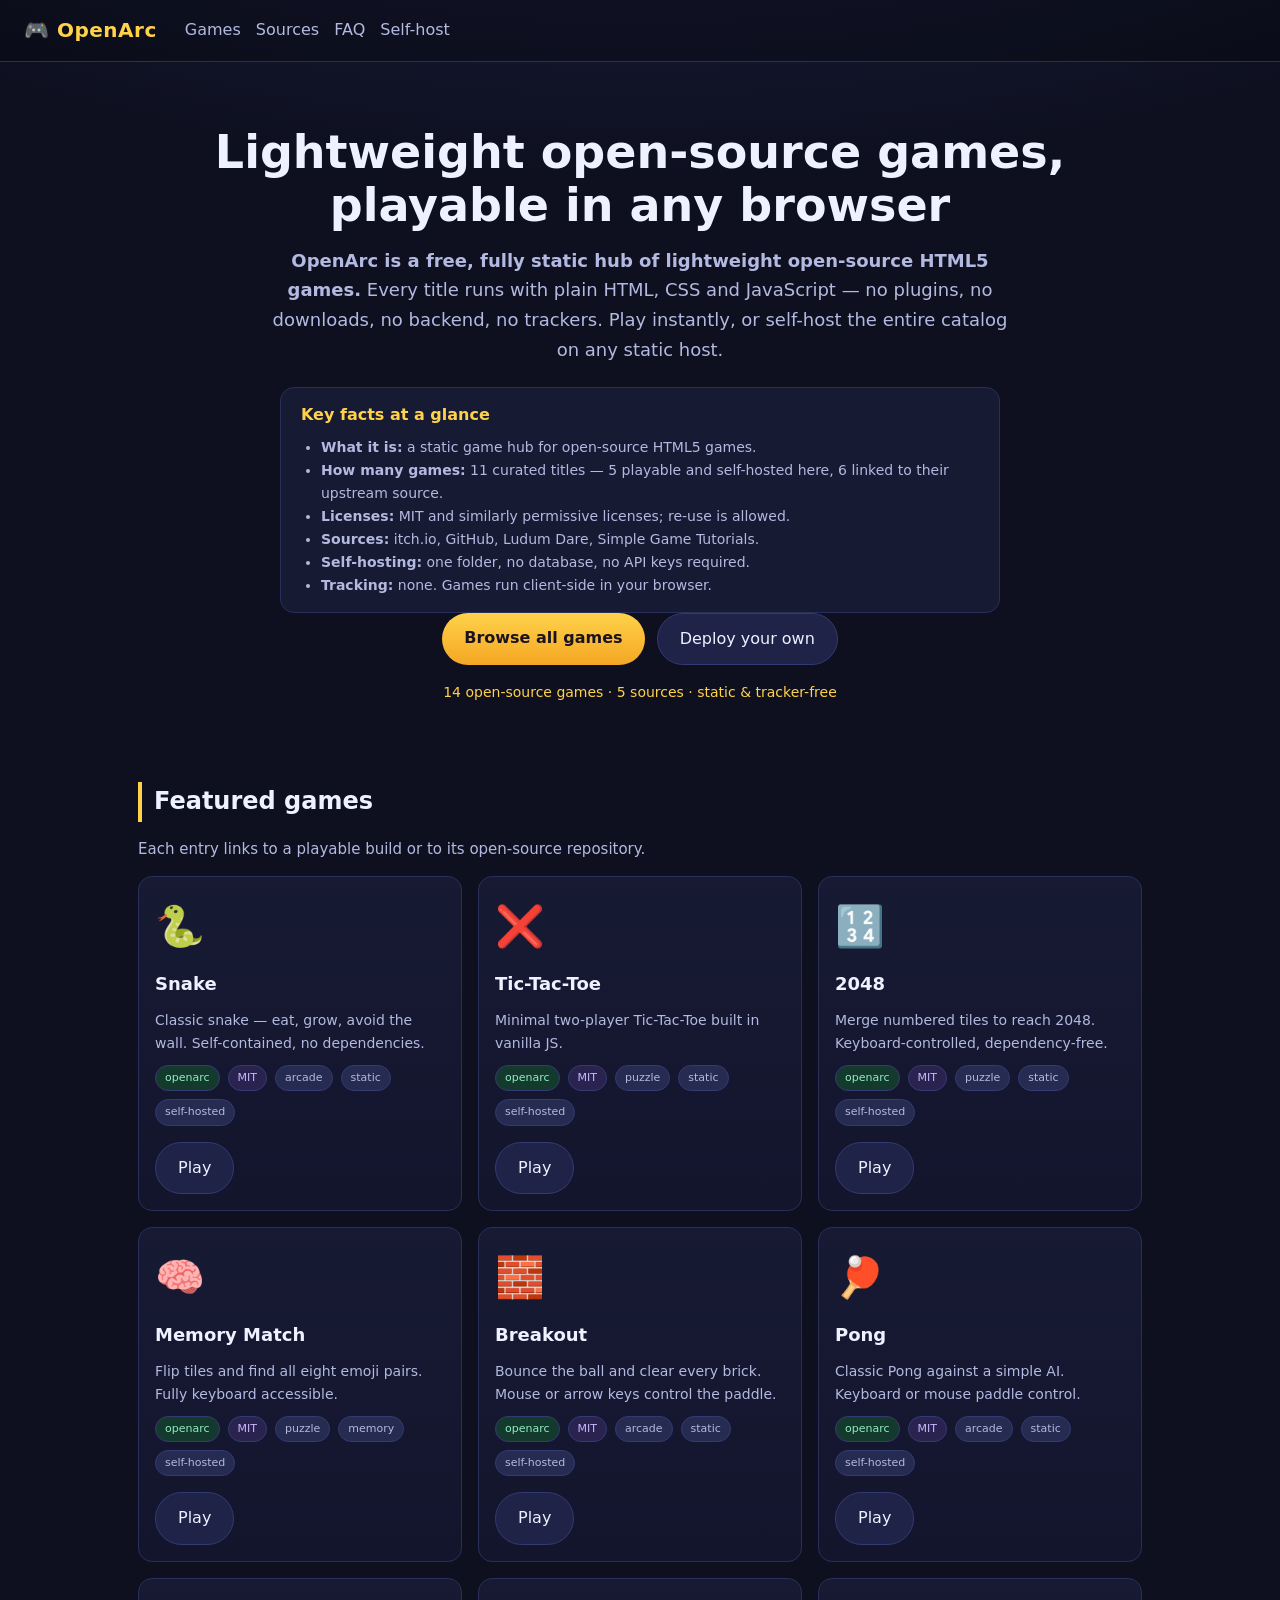
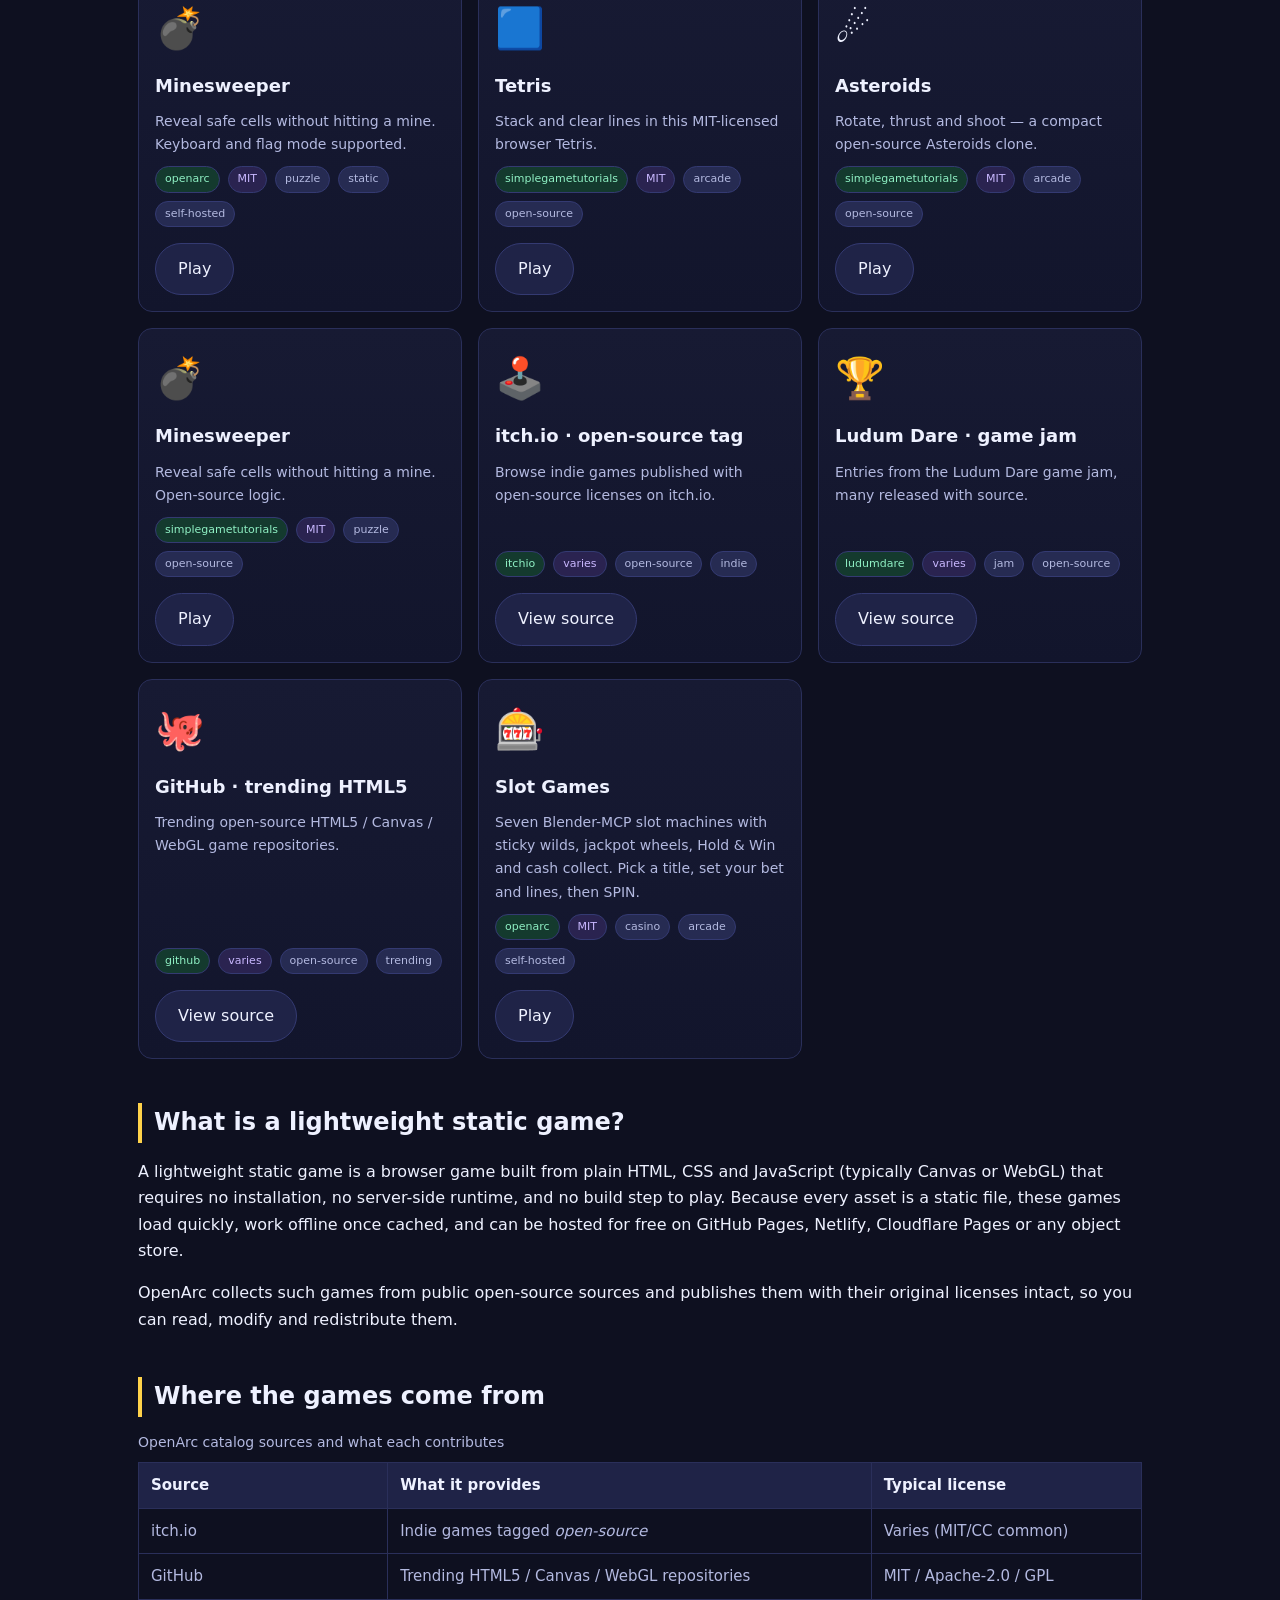
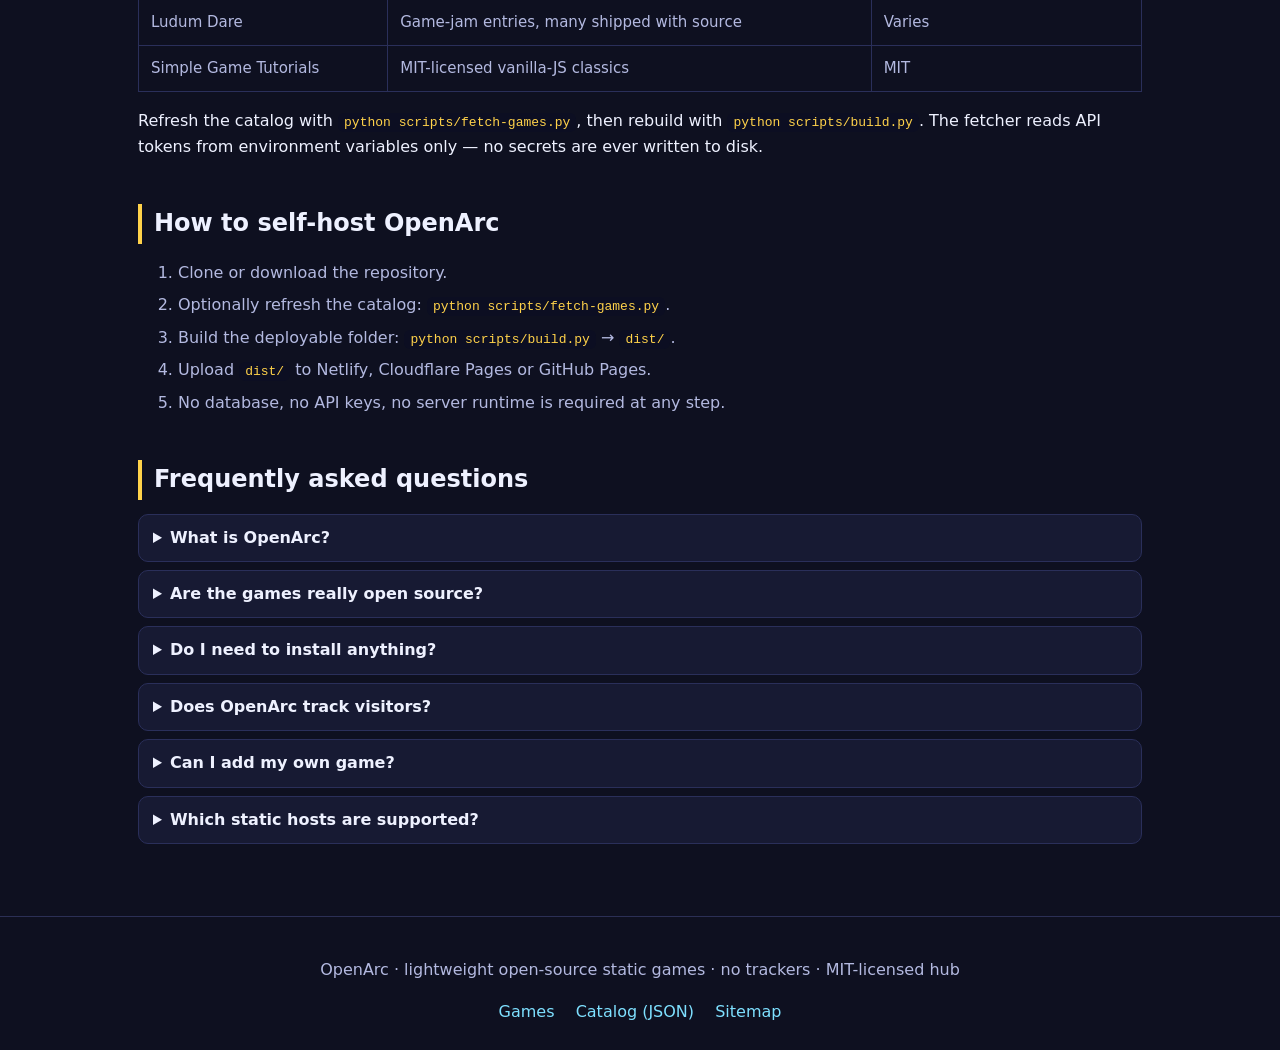
==== index.html @ 219d8507 "Add Blender-MCP Slot Games SPA and catalog entry" ====
<!DOCTYPE html>
<html lang="en">
<head>
  <meta charset="UTF-8" />
  <meta name="viewport" content="width=device-width, initial-scale=1.0" />
  <title>OpenArc — Lightweight Open-Source Static Games You Can Self-Host</title>

  <!-- ============ Core SEO ============ -->
  <meta name="description" content="OpenArc is a free, static hub of lightweight open-source HTML5 games. Play 10+ dependency-free browser games or self-host the whole site. Sources: itch.io, GitHub, Ludum Dare, Simple Game Tutorials." />
  <meta name="keywords" content="open source games, static games, HTML5 games, lightweight browser games, self-host games, itch.io open source, Ludum Dare, Simple Game Tutorials, no download games" />
  <meta name="author" content="OpenArc" />
  <meta name="publisher" content="OpenArc" />
  <meta name="robots" content="index, follow, max-snippet:-1, max-image-preview:large, max-video-preview:-1" />
  <meta name="googlebot" content="index, follow" />
  <meta name="theme-color" content="#0e1020" />
  <meta name="color-scheme" content="dark" />
  <link rel="canonical" href="https://openarc.example.com/" />
  <link rel="alternate" type="application/json" href="/data/games.json" title="OpenArc game catalog (JSON)" />

  <!-- ============ Open Graph ============ -->
  <meta property="og:type" content="website" />
  <meta property="og:site_name" content="OpenArc" />
  <meta property="og:locale" content="en_US" />
  <meta property="og:title" content="OpenArc — Lightweight Open-Source Static Games You Can Self-Host" />
  <meta property="og:description" content="Play 10+ dependency-free open-source HTML5 games, or self-host the entire static hub. No installs, no trackers, MIT-friendly licenses." />
  <meta property="og:url" content="https://openarc.example.com/" />
  <meta property="og:image" content="https://openarc.example.com/assets/img/cover.png" />
  <meta property="og:image:secure_url" content="https://openarc.example.com/assets/img/cover.png" />
  <meta property="og:image:type" content="image/png" />
  <meta property="og:image:width" content="1200" />
  <meta property="og:image:height" content="630" />
  <meta property="og:image:alt" content="OpenArc logo on a dark gradient — lightweight open-source static games." />

  <!-- ============ Twitter Card ============ -->
  <meta name="twitter:card" content="summary_large_image" />
  <meta name="twitter:site" content="@openarc" />
  <meta name="twitter:creator" content="@openarc" />
  <meta name="twitter:title" content="OpenArc — Lightweight Open-Source Static Games" />
  <meta name="twitter:description" content="Play or self-host 10+ dependency-free open-source HTML5 games. No installs, no trackers." />
  <meta name="twitter:image" content="https://openarc.example.com/assets/img/cover.png" />
  <meta name="twitter:image:alt" content="OpenArc — lightweight open-source static games." />

  <!-- ============ Performance ============ -->
  <link rel="preload" href="/assets/css/style.css" as="style" />
  <link rel="stylesheet" href="/assets/css/style.css" />
  <link rel="icon" href="data:image/svg+xml,<svg xmlns='http://www.w3.org/2000/svg' viewBox='0 0 16 16'><text y='14' font-size='14'>🎮</text></svg>" />

  <!-- ============ Structured data ============ -->
  <script type="application/ld+json">
  {"@context":"https://schema.org","@type":"Organization","name":"OpenArc",
   "url":"https://openarc.example.com/",
   "description":"Curated hub of lightweight open-source static HTML5 games.",
   "logo":"https://openarc.example.com/assets/img/cover.png"}
  </script>
  <script type="application/ld+json">
  {"@context":"https://schema.org","@type":"WebSite","name":"OpenArc",
   "url":"https://openarc.example.com/","inLanguage":"en",
   "description":"Curated hub of lightweight open-source static HTML5 games.",
   "potentialAction":{"@type":"SearchAction",
     "target":"https://openarc.example.com/games.html?q={search_term_string}",
     "query-input":"required name=search_term_string"}}
  </script>
  <script type="application/ld+json">
  {"@context":"https://schema.org","@type":"BreadcrumbList","itemListElement":[
    {"@type":"ListItem","position":1,"name":"Home","item":"https://openarc.example.com/"},
    {"@type":"ListItem","position":2,"name":"Games","item":"https://openarc.example.com/games.html"}]}
  </script>
  <!--ITEMLIST_JSONLD-->
</head>
<body>
  <a class="skip-link" href="#main">Skip to main content</a>

  <header class="site-header">
    <a class="brand" href="/">🎮 OpenArc</a>
    <nav aria-label="Primary">
      <a href="/games.html">Games</a>
      <a href="#sources">Sources</a>
      <a href="#faq">FAQ</a>
      <a href="#selfhost">Self-host</a>
    </nav>
  </header>

  <main id="main">
    <!-- ================= HERO ================= -->
    <article class="hero" aria-labelledby="hero-h">
      <h1 id="hero-h">Lightweight open-source games, playable in any browser</h1>
      <p class="lead">
        <strong>OpenArc is a free, fully static hub of lightweight open-source HTML5 games.</strong>
        Every title runs with plain HTML, CSS and JavaScript — no plugins, no downloads, no
        backend, no trackers. Play instantly, or self-host the entire catalog on any static host.
      </p>

      <!-- GEO: extractable key-fact block for AI summarisation -->
      <section class="tldr" aria-labelledby="tldr-h">
        <h2 id="tldr-h">Key facts at a glance</h2>
        <ul>
          <li><strong>What it is:</strong> a static game hub for open-source HTML5 games.</li>
          <li><strong>How many games:</strong> 11 curated titles — 5 playable and self-hosted here, 6 linked to their upstream source.</li>
          <li><strong>Licenses:</strong> MIT and similarly permissive licenses; re-use is allowed.</li>
          <li><strong>Sources:</strong> itch.io, GitHub, Ludum Dare, Simple Game Tutorials.</li>
          <li><strong>Self-hosting:</strong> one folder, no database, no API keys required.</li>
          <li><strong>Tracking:</strong> none. Games run client-side in your browser.</li>
        </ul>
      </section>

      <div class="cta">
        <a class="btn primary" href="/games.html">Browse all games</a>
        <a class="btn" href="#selfhost">Deploy your own</a>
      </div>
      <p class="stats" id="stats"></p>
    </article>

    <!-- ================= GAMES (pre-rendered at build time) ================= -->
    <section aria-labelledby="featured-h">
      <h2 id="featured-h">Featured games</h2>
      <p class="section-note">
        Each entry links to a playable build or to its open-source repository.
      </p>
      <ul id="games-grid" class="grid">
        <!--STATIC_GAMES-->
      </ul>
      <noscript>
        <p class="section-note">
          JavaScript is disabled — the full catalog above is still readable, and every game link
          works directly. Browse the machine-readable list at <a href="/data/games.json">games.json</a>.
        </p>
      </noscript>
    </section>

    <!-- ================= DEFINITION (GEO) ================= -->
    <section id="about" aria-labelledby="about-h">
      <h2 id="about-h">What is a lightweight static game?</h2>
      <p>
        A lightweight static game is a browser game built from plain HTML, CSS and JavaScript
        (typically Canvas or WebGL) that requires no installation, no server-side runtime, and no
        build step to play. Because every asset is a static file, these games load quickly, work
        offline once cached, and can be hosted for free on GitHub Pages, Netlify, Cloudflare Pages
        or any object store.
      </p>
      <p>
        OpenArc collects such games from public open-source sources and publishes them with their
        original licenses intact, so you can read, modify and redistribute them.
      </p>
    </section>

    <!-- ================= SOURCES TABLE ================= -->
    <section id="sources" aria-labelledby="src-h">
      <h2 id="src-h">Where the games come from</h2>
      <table class="src-table">
        <caption>OpenArc catalog sources and what each contributes</caption>
        <thead>
          <tr><th scope="col">Source</th><th scope="col">What it provides</th><th scope="col">Typical license</th></tr>
        </thead>
        <tbody>
          <tr><td>itch.io</td><td>Indie games tagged <em>open-source</em></td><td>Varies (MIT/CC common)</td></tr>
          <tr><td>GitHub</td><td>Trending HTML5 / Canvas / WebGL repositories</td><td>MIT / Apache-2.0 / GPL</td></tr>
          <tr><td>Ludum Dare</td><td>Game-jam entries, many shipped with source</td><td>Varies</td></tr>
          <tr><td>Simple Game Tutorials</td><td>MIT-licensed vanilla-JS classics</td><td>MIT</td></tr>
        </tbody>
      </table>
      <p>
        Refresh the catalog with <code>python scripts/fetch-games.py</code>, then rebuild with
        <code>python scripts/build.py</code>. The fetcher reads API tokens from environment
        variables only — no secrets are ever written to disk.
      </p>
    </section>

    <!-- ================= SELF-HOST ================= -->
    <section id="selfhost" aria-labelledby="sh-h">
      <h2 id="sh-h">How to self-host OpenArc</h2>
      <ol class="steps">
        <li>Clone or download the repository.</li>
        <li>Optionally refresh the catalog: <code>python scripts/fetch-games.py</code>.</li>
        <li>Build the deployable folder: <code>python scripts/build.py</code> → <code>dist/</code>.</li>
        <li>Upload <code>dist/</code> to Netlify, Cloudflare Pages or GitHub Pages.</li>
        <li>No database, no API keys, no server runtime is required at any step.</li>
      </ol>
      <script type="application/ld+json">
      {"@context":"https://schema.org","@type":"HowTo","name":"How to self-host OpenArc",
       "description":"Deploy the OpenArc static games hub to any static host in four steps.",
       "totalTime":"PT5M",
       "step":[
         {"@type":"HowToStep","position":1,"name":"Get the source","text":"Clone or download the OpenArc repository."},
         {"@type":"HowToStep","position":2,"name":"Refresh catalog","text":"Run scripts/fetch-games.py to pull public open-source game listings."},
         {"@type":"HowToStep","position":3,"name":"Build","text":"Run scripts/build.py to pre-render the site into dist/."},
         {"@type":"HowToStep","position":4,"name":"Deploy","text":"Upload dist/ to Netlify, Cloudflare Pages or GitHub Pages."}]}
      </script>
    </section>

    <!-- ================= FAQ (GEO) ================= -->
    <section id="faq" aria-labelledby="faq-h">
      <h2 id="faq-h">Frequently asked questions</h2>
      <div class="faq">
        <details>
          <summary>What is OpenArc?</summary>
          <p>OpenArc is a free, static catalog of lightweight open-source HTML5 games that you can play in a browser or self-host. It aggregates public listings from itch.io, GitHub, Ludum Dare and Simple Game Tutorials.</p>
        </details>
        <details>
          <summary>Are the games really open source?</summary>
          <p>Yes. Every catalog entry carries a license — most are MIT, some vary (shown per card). OpenArc links directly to the source repository so you can audit, modify and redistribute the code.</p>
        </details>
        <details>
          <summary>Do I need to install anything?</summary>
          <p>No. Games run in the browser with plain HTML, CSS and JavaScript. There are no plugins, no downloads and no accounts.</p>
        </details>
        <details>
          <summary>Does OpenArc track visitors?</summary>
          <p>No. The site ships zero analytics, zero cookies and zero third-party trackers. Games execute locally in your browser.</p>
        </details>
        <details>
          <summary>Can I add my own game?</summary>
          <p>Yes. Add a static HTML file under <code>play/</code> and append its metadata to <code>data/games.json</code>, then rebuild with <code>scripts/build.py</code>.</p>
        </details>
        <details>
          <summary>Which static hosts are supported?</summary>
          <p>Any host that serves files: Netlify, Cloudflare Pages, GitHub Pages, Vercel, S3 or a plain nginx folder. <code>netlify.toml</code> is included for Netlify.</p>
        </details>
      </div>
      <script type="application/ld+json">
      {"@context":"https://schema.org","@type":"FAQPage","mainEntity":[
        {"@type":"Question","name":"What is OpenArc?","acceptedAnswer":{"@type":"Answer","text":"OpenArc is a free static catalog of lightweight open-source HTML5 games you can play in a browser or self-host. It aggregates public listings from itch.io, GitHub, Ludum Dare and Simple Game Tutorials."}},
        {"@type":"Question","name":"Are the games really open source?","acceptedAnswer":{"@type":"Answer","text":"Yes. Every catalog entry carries a license, most commonly MIT, and links directly to the source repository."}},
        {"@type":"Question","name":"Do I need to install anything?","acceptedAnswer":{"@type":"Answer","text":"No. Games run in the browser with plain HTML, CSS and JavaScript; there are no plugins, downloads or accounts."}},
        {"@type":"Question","name":"Does OpenArc track visitors?","acceptedAnswer":{"@type":"Answer","text":"No. OpenArc ships zero analytics, cookies and third-party trackers; games execute locally in your browser."}},
        {"@type":"Question","name":"Can I add my own game?","acceptedAnswer":{"@type":"Answer","text":"Yes. Add a static HTML file under play/ and append its metadata to data/games.json, then rebuild with scripts/build.py."}},
        {"@type":"Question","name":"Which static hosts are supported?","acceptedAnswer":{"@type":"Answer","text":"Any file host: Netlify, Cloudflare Pages, GitHub Pages, Vercel, S3 or plain nginx. A netlify.toml is included."}}]}
      </script>
    </section>
  </main>

  <footer class="site-footer">
    <p>OpenArc · lightweight open-source static games · no trackers · MIT-licensed hub</p>
    <nav aria-label="Footer">
      <a href="/games.html">Games</a>
      <a href="/data/games.json">Catalog (JSON)</a>
      <a href="/sitemap.xml">Sitemap</a>
    </nav>
  </footer>

  <script src="/assets/js/main.js" defer></script>
</body>
</html>
---- assets/css/style.css ----
/* OpenArc — accessible, performance-friendly static stylesheet.
   No web fonts, no external requests, no layout-shifting media. */
:root {
  --bg: #0e1020;
  --panel: #171a33;
  --panel-2: #1f2347;
  --text: #eef1ff;      /* contrast vs --bg: ~13:1 (AAA) */
  --muted: #b3b9e0;     /* contrast vs --bg: ~8:1 (AAA) */
  --accent: #ffd24a;
  --accent-2: #7ee0ff;
  --radius: 14px;
}
* { box-sizing: border-box; }

/* ---- Accessibility ---- */
[hidden] { display: none !important; }
.skip-link {
  position: absolute; left: -9999px; top: 0; z-index: 100;
  background: var(--accent); color: #1a1320; padding: 10px 16px;
  border-radius: 0 0 8px 0; font-weight: 700;
}
.skip-link:focus { left: 0; }
:focus-visible { outline: 3px solid var(--accent-2); outline-offset: 2px; }
@media (prefers-reduced-motion: reduce) {
  html { scroll-behavior: auto; }
  * { transition: none !important; animation: none !important; }
}

html { scroll-behavior: smooth; }
body {
  margin: 0;
  font-family: "Segoe UI", system-ui, -apple-system, sans-serif;
  background: radial-gradient(1200px 600px at 50% -10%, #232850, var(--bg));
  color: var(--text);
  line-height: 1.65;
}
a { color: var(--accent-2); text-decoration: none; }
a:hover { text-decoration: underline; }

/* ---- Header ---- */
.site-header {
  display: flex; align-items: center; gap: 18px; flex-wrap: wrap;
  padding: 14px 24px; background: rgba(0,0,0,.25);
  border-bottom: 1px solid #2b2f55; position: sticky; top: 0; z-index: 10;
}
.brand { font-weight: 800; font-size: 20px; color: var(--accent); letter-spacing: .5px; }
.site-header nav a { color: var(--muted); margin-left: 10px; }
.site-header nav a:hover { color: var(--text); text-decoration: none; }
.site-header nav a[aria-current="page"] { color: var(--accent); font-weight: 700; }

main { max-width: 1040px; margin: 0 auto; padding: 32px 18px 64px; }

/* ---- Hero ---- */
.hero { text-align: center; padding: 32px 0 20px; }
.hero h1 { font-size: clamp(28px, 5vw, 46px); margin: 0 0 14px; line-height: 1.15; }
.lead { color: var(--muted); max-width: 760px; margin: 0 auto 22px; font-size: 18px; }
.cta { display: flex; gap: 12px; justify-content: center; flex-wrap: wrap; }
.btn {
  display: inline-block; padding: 12px 22px; border-radius: 999px;
  background: var(--panel-2); color: var(--text); border: 1px solid #343a72;
}
.btn.primary { background: linear-gradient(180deg, var(--accent), #f5a623); color: #1a1320; font-weight: 700; border: none; }
.btn:hover { text-decoration: none; transform: translateY(-1px); }
.stats { color: var(--accent); font-size: 14px; margin-top: 16px; min-height: 20px; }

h1 { font-size: clamp(26px, 4vw, 38px); }
h2 { font-size: 24px; margin: 44px 0 14px; border-left: 4px solid var(--accent); padding-left: 12px; }
h3 { font-size: 18px; margin: 0; }
.section-note { color: var(--muted); font-size: 15px; }

/* ---- TL;DR (GEO block) ---- */
.tldr {
  max-width: 720px; margin: 20px auto 0; text-align: left;
  background: var(--panel); border: 1px solid #2a2f5a;
  border-radius: var(--radius); padding: 14px 20px;
}
.tldr h2 { font-size: 16px; margin: 0 0 8px; border: none; padding: 0; color: var(--accent); }
.tldr ul { margin: 0; padding-left: 20px; }
.tldr li { color: var(--muted); font-size: 14px; }

/* ---- Game grid ---- */
.grid {
  display: grid; gap: 16px; list-style: none; margin: 0; padding: 0;
  grid-template-columns: repeat(auto-fill, minmax(240px, 1fr));
}
.card {
  background: linear-gradient(180deg, var(--panel), #12152c);
  border: 1px solid #2a2f5a; border-radius: var(--radius);
  padding: 16px; display: flex; flex-direction: column; gap: 10px;
  transition: transform .15s ease, box-shadow .15s ease;
}
.card:hover { transform: translateY(-3px); box-shadow: 0 12px 30px rgba(0,0,0,.45); }
.card .thumb { font-size: 40px; }
.card p { margin: 0; color: var(--muted); font-size: 14px; }
.card .meta { display: flex; gap: 8px; flex-wrap: wrap; margin-top: auto; }
.tag {
  font-size: 11px; padding: 3px 9px; border-radius: 999px;
  background: #262b52; color: var(--muted); border: 1px solid #343a72;
}
.tag.src { background: #143a2e; color: #8ff0c4; }
.tag.lic { background: #2a2350; color: #c9b8ff; }
.card .play { align-self: flex-start; margin-top: 6px; }

/* ---- Table ---- */
.src-table { width: 100%; border-collapse: collapse; margin: 8px 0 16px; font-size: 15px; }
.src-table caption { text-align: left; color: var(--muted); font-size: 14px; padding-bottom: 8px; }
.src-table th, .src-table td { border: 1px solid #2a2f5a; padding: 10px 12px; text-align: left; }
.src-table thead th { background: var(--panel-2); color: var(--text); }
.src-table td { color: var(--muted); }

/* ---- FAQ ---- */
.faq details {
  background: var(--panel); border: 1px solid #2a2f5a;
  border-radius: 10px; padding: 10px 14px; margin-bottom: 8px;
}
.faq summary { cursor: pointer; font-weight: 600; }
.faq p { margin: 8px 0 0; color: var(--muted); }

/* ---- Steps ---- */
.steps li { color: var(--muted); margin-bottom: 6px; }

/* ---- Controls (listing page) ---- */
.controls {
  display: flex; gap: 14px; flex-wrap: wrap; align-items: center;
  justify-content: space-between; margin: 16px 0;
}
.filters { display: flex; gap: 8px; flex-wrap: wrap; }
.filters button {
  padding: 7px 14px; border-radius: 999px; cursor: pointer;
  background: var(--panel-2); color: var(--text); border: 1px solid #343a72;
}
.filters button[aria-pressed="true"] { background: var(--accent); color: #1a1320; border: none; font-weight: 700; }
.search-label { display: flex; align-items: center; gap: 8px; color: var(--muted); font-size: 14px; }
#search {
  padding: 9px 14px; border-radius: 10px; min-width: 220px;
  background: var(--panel); color: var(--text); border: 1px solid #343a72;
}

/* ---- Footer ---- */
.site-footer { padding: 24px; text-align: center; color: var(--muted); border-top: 1px solid #2b2f55; }
.site-footer nav a { margin: 0 8px; }

code { background: #0c0e22; padding: 2px 6px; border-radius: 6px; color: var(--accent); }

@media (max-width: 600px) {
  .controls { flex-direction: column; align-items: stretch; }
  #search { width: 100%; }
}
---- assets/css/style.css ----
/* OpenArc — accessible, performance-friendly static stylesheet.
   No web fonts, no external requests, no layout-shifting media. */
:root {
  --bg: #0e1020;
  --panel: #171a33;
  --panel-2: #1f2347;
  --text: #eef1ff;      /* contrast vs --bg: ~13:1 (AAA) */
  --muted: #b3b9e0;     /* contrast vs --bg: ~8:1 (AAA) */
  --accent: #ffd24a;
  --accent-2: #7ee0ff;
  --radius: 14px;
}
* { box-sizing: border-box; }

/* ---- Accessibility ---- */
[hidden] { display: none !important; }
.skip-link {
  position: absolute; left: -9999px; top: 0; z-index: 100;
  background: var(--accent); color: #1a1320; padding: 10px 16px;
  border-radius: 0 0 8px 0; font-weight: 700;
}
.skip-link:focus { left: 0; }
:focus-visible { outline: 3px solid var(--accent-2); outline-offset: 2px; }
@media (prefers-reduced-motion: reduce) {
  html { scroll-behavior: auto; }
  * { transition: none !important; animation: none !important; }
}

html { scroll-behavior: smooth; }
body {
  margin: 0;
  font-family: "Segoe UI", system-ui, -apple-system, sans-serif;
  background: radial-gradient(1200px 600px at 50% -10%, #232850, var(--bg));
  color: var(--text);
  line-height: 1.65;
}
a { color: var(--accent-2); text-decoration: none; }
a:hover { text-decoration: underline; }

/* ---- Header ---- */
.site-header {
  display: flex; align-items: center; gap: 18px; flex-wrap: wrap;
  padding: 14px 24px; background: rgba(0,0,0,.25);
  border-bottom: 1px solid #2b2f55; position: sticky; top: 0; z-index: 10;
}
.brand { font-weight: 800; font-size: 20px; color: var(--accent); letter-spacing: .5px; }
.site-header nav a { color: var(--muted); margin-left: 10px; }
.site-header nav a:hover { color: var(--text); text-decoration: none; }
.site-header nav a[aria-current="page"] { color: var(--accent); font-weight: 700; }

main { max-width: 1040px; margin: 0 auto; padding: 32px 18px 64px; }

/* ---- Hero ---- */
.hero { text-align: center; padding: 32px 0 20px; }
.hero h1 { font-size: clamp(28px, 5vw, 46px); margin: 0 0 14px; line-height: 1.15; }
.lead { color: var(--muted); max-width: 760px; margin: 0 auto 22px; font-size: 18px; }
.cta { display: flex; gap: 12px; justify-content: center; flex-wrap: wrap; }
.btn {
  display: inline-block; padding: 12px 22px; border-radius: 999px;
  background: var(--panel-2); color: var(--text); border: 1px solid #343a72;
}
.btn.primary { background: linear-gradient(180deg, var(--accent), #f5a623); color: #1a1320; font-weight: 700; border: none; }
.btn:hover { text-decoration: none; transform: translateY(-1px); }
.stats { color: var(--accent); font-size: 14px; margin-top: 16px; min-height: 20px; }

h1 { font-size: clamp(26px, 4vw, 38px); }
h2 { font-size: 24px; margin: 44px 0 14px; border-left: 4px solid var(--accent); padding-left: 12px; }
h3 { font-size: 18px; margin: 0; }
.section-note { color: var(--muted); font-size: 15px; }

/* ---- TL;DR (GEO block) ---- */
.tldr {
  max-width: 720px; margin: 20px auto 0; text-align: left;
  background: var(--panel); border: 1px solid #2a2f5a;
  border-radius: var(--radius); padding: 14px 20px;
}
.tldr h2 { font-size: 16px; margin: 0 0 8px; border: none; padding: 0; color: var(--accent); }
.tldr ul { margin: 0; padding-left: 20px; }
.tldr li { color: var(--muted); font-size: 14px; }

/* ---- Game grid ---- */
.grid {
  display: grid; gap: 16px; list-style: none; margin: 0; padding: 0;
  grid-template-columns: repeat(auto-fill, minmax(240px, 1fr));
}
.card {
  background: linear-gradient(180deg, var(--panel), #12152c);
  border: 1px solid #2a2f5a; border-radius: var(--radius);
  padding: 16px; display: flex; flex-direction: column; gap: 10px;
  transition: transform .15s ease, box-shadow .15s ease;
}
.card:hover { transform: translateY(-3px); box-shadow: 0 12px 30px rgba(0,0,0,.45); }
.card .thumb { font-size: 40px; }
.card p { margin: 0; color: var(--muted); font-size: 14px; }
.card .meta { display: flex; gap: 8px; flex-wrap: wrap; margin-top: auto; }
.tag {
  font-size: 11px; padding: 3px 9px; border-radius: 999px;
  background: #262b52; color: var(--muted); border: 1px solid #343a72;
}
.tag.src { background: #143a2e; color: #8ff0c4; }
.tag.lic { background: #2a2350; color: #c9b8ff; }
.card .play { align-self: flex-start; margin-top: 6px; }

/* ---- Table ---- */
.src-table { width: 100%; border-collapse: collapse; margin: 8px 0 16px; font-size: 15px; }
.src-table caption { text-align: left; color: var(--muted); font-size: 14px; padding-bottom: 8px; }
.src-table th, .src-table td { border: 1px solid #2a2f5a; padding: 10px 12px; text-align: left; }
.src-table thead th { background: var(--panel-2); color: var(--text); }
.src-table td { color: var(--muted); }

/* ---- FAQ ---- */
.faq details {
  background: var(--panel); border: 1px solid #2a2f5a;
  border-radius: 10px; padding: 10px 14px; margin-bottom: 8px;
}
.faq summary { cursor: pointer; font-weight: 600; }
.faq p { margin: 8px 0 0; color: var(--muted); }

/* ---- Steps ---- */
.steps li { color: var(--muted); margin-bottom: 6px; }

/* ---- Controls (listing page) ---- */
.controls {
  display: flex; gap: 14px; flex-wrap: wrap; align-items: center;
  justify-content: space-between; margin: 16px 0;
}
.filters { display: flex; gap: 8px; flex-wrap: wrap; }
.filters button {
  padding: 7px 14px; border-radius: 999px; cursor: pointer;
  background: var(--panel-2); color: var(--text); border: 1px solid #343a72;
}
.filters button[aria-pressed="true"] { background: var(--accent); color: #1a1320; border: none; font-weight: 700; }
.search-label { display: flex; align-items: center; gap: 8px; color: var(--muted); font-size: 14px; }
#search {
  padding: 9px 14px; border-radius: 10px; min-width: 220px;
  background: var(--panel); color: var(--text); border: 1px solid #343a72;
}

/* ---- Footer ---- */
.site-footer { padding: 24px; text-align: center; color: var(--muted); border-top: 1px solid #2b2f55; }
.site-footer nav a { margin: 0 8px; }

code { background: #0c0e22; padding: 2px 6px; border-radius: 6px; color: var(--accent); }

@media (max-width: 600px) {
  .controls { flex-direction: column; align-items: stretch; }
  #search { width: 100%; }
}
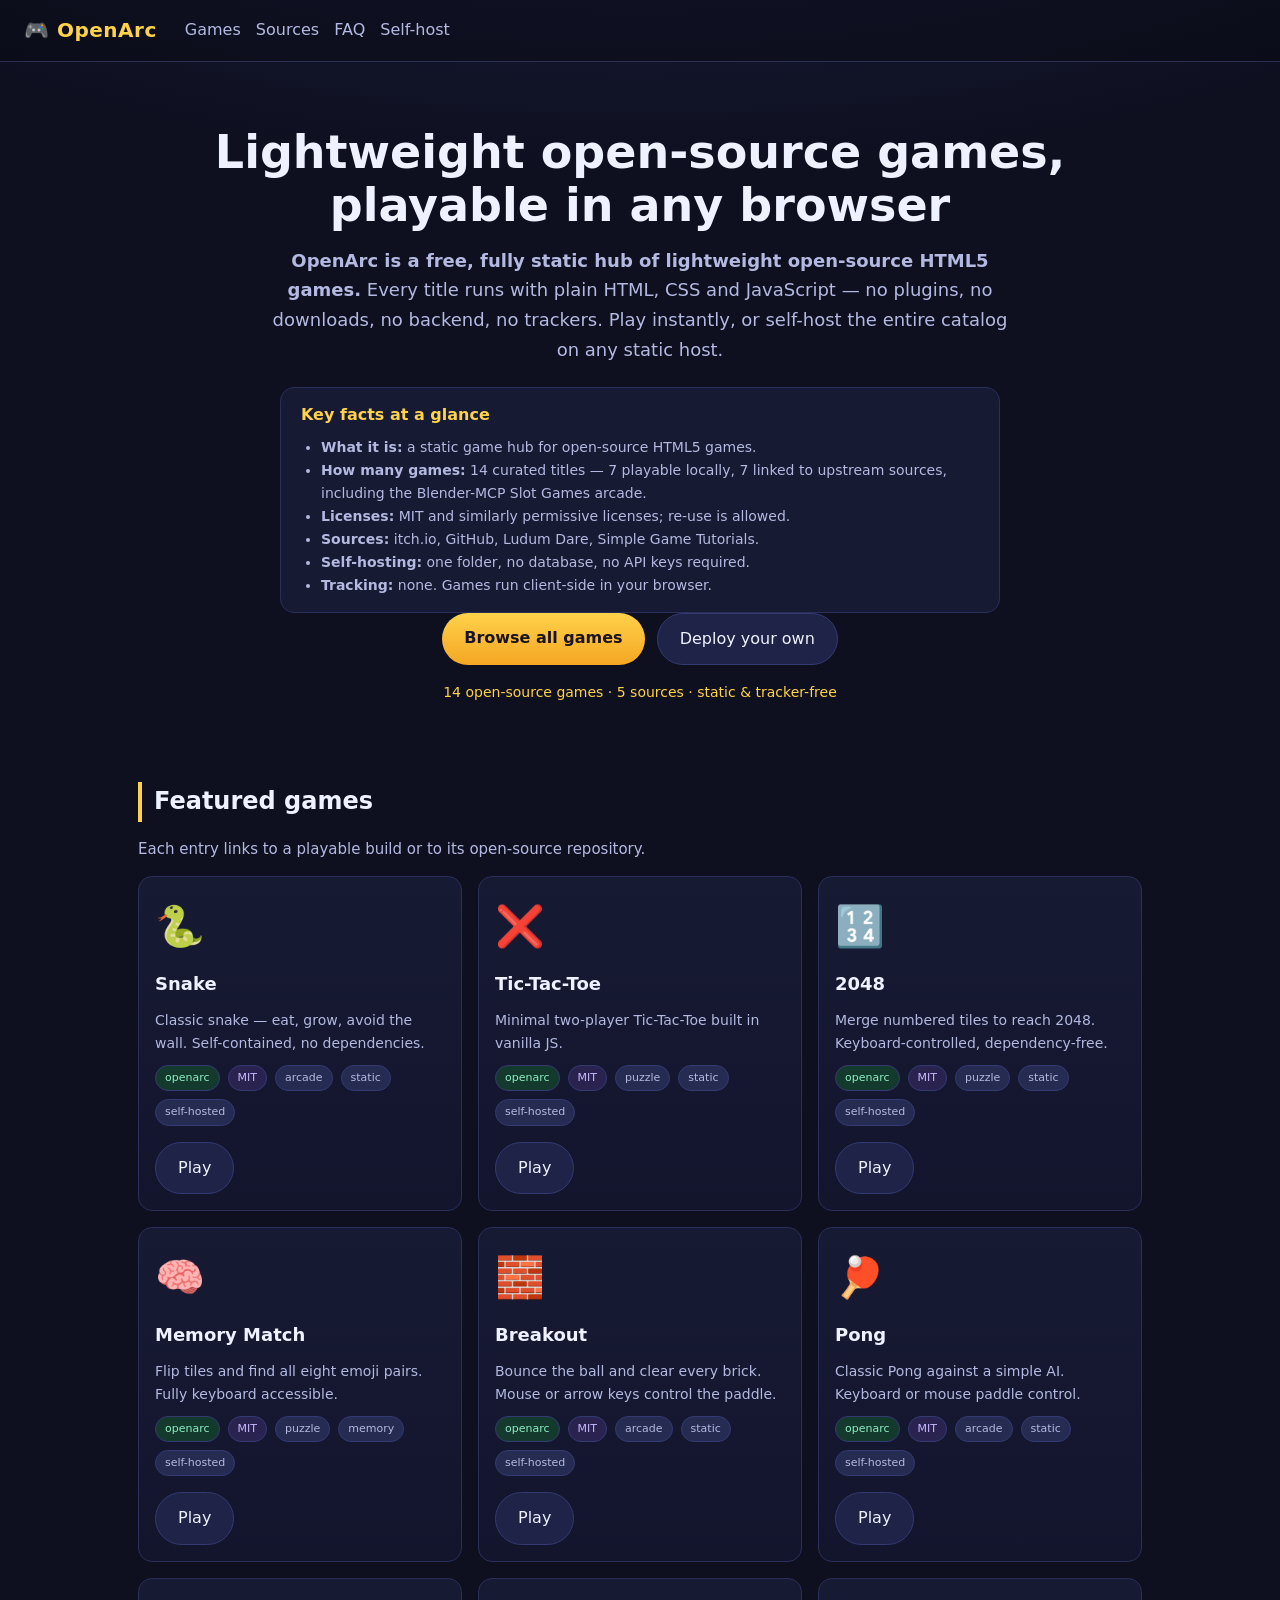
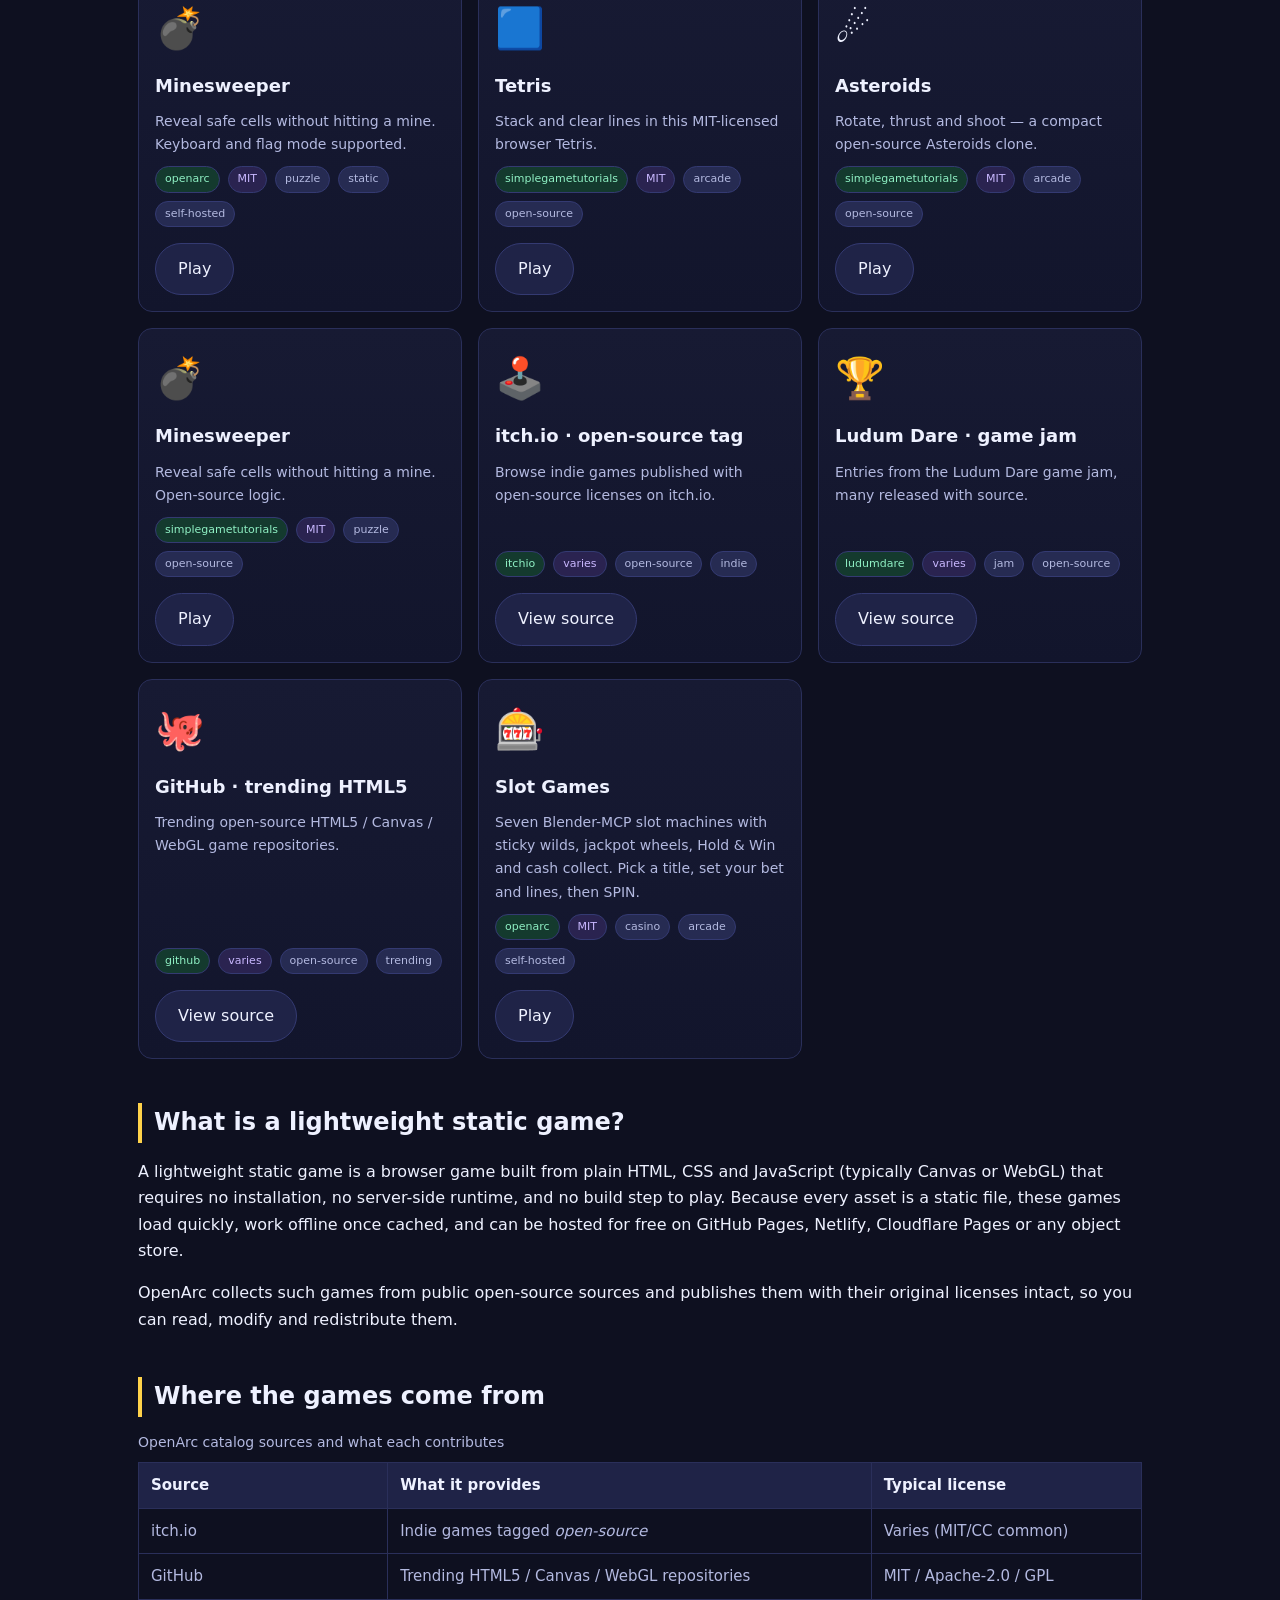
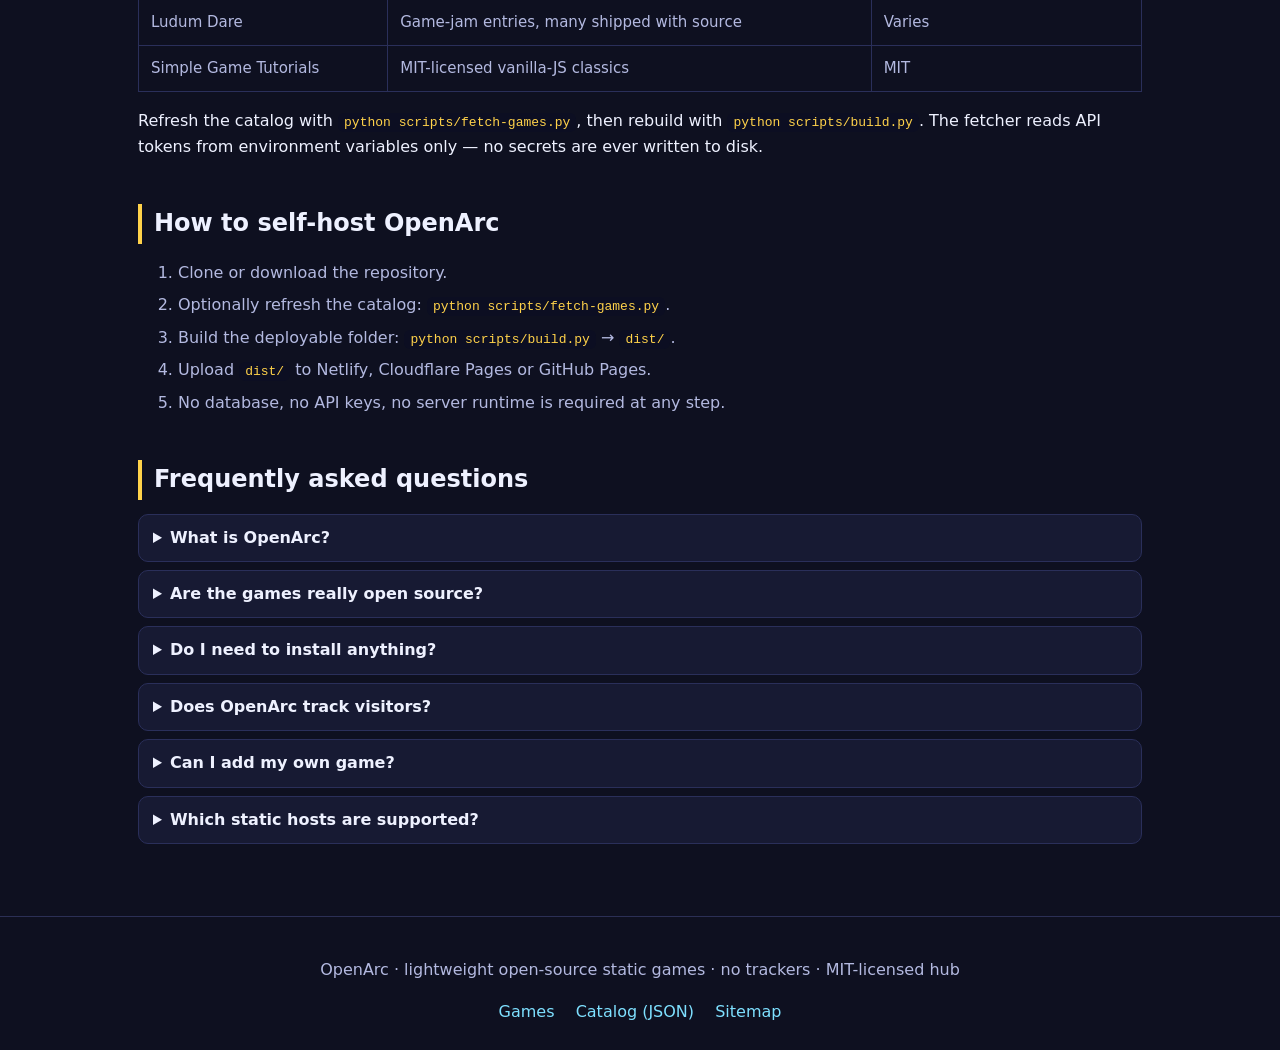
==== commit 9413766a: "Fix SEO link checker for relative links; refresh catalog count to 14" ====
--- a/index.html
+++ b/index.html
@@ -95,7 +95,7 @@
         <h2 id="tldr-h">Key facts at a glance</h2>
         <ul>
           <li><strong>What it is:</strong> a static game hub for open-source HTML5 games.</li>
-          <li><strong>How many games:</strong> 11 curated titles — 5 playable and self-hosted here, 6 linked to their upstream source.</li>
+          <li><strong>How many games:</strong> 14 curated titles — 7 playable locally, 7 linked to upstream sources, including the Blender-MCP Slot Games arcade.</li>
           <li><strong>Licenses:</strong> MIT and similarly permissive licenses; re-use is allowed.</li>
           <li><strong>Sources:</strong> itch.io, GitHub, Ludum Dare, Simple Game Tutorials.</li>
           <li><strong>Self-hosting:</strong> one folder, no database, no API keys required.</li>
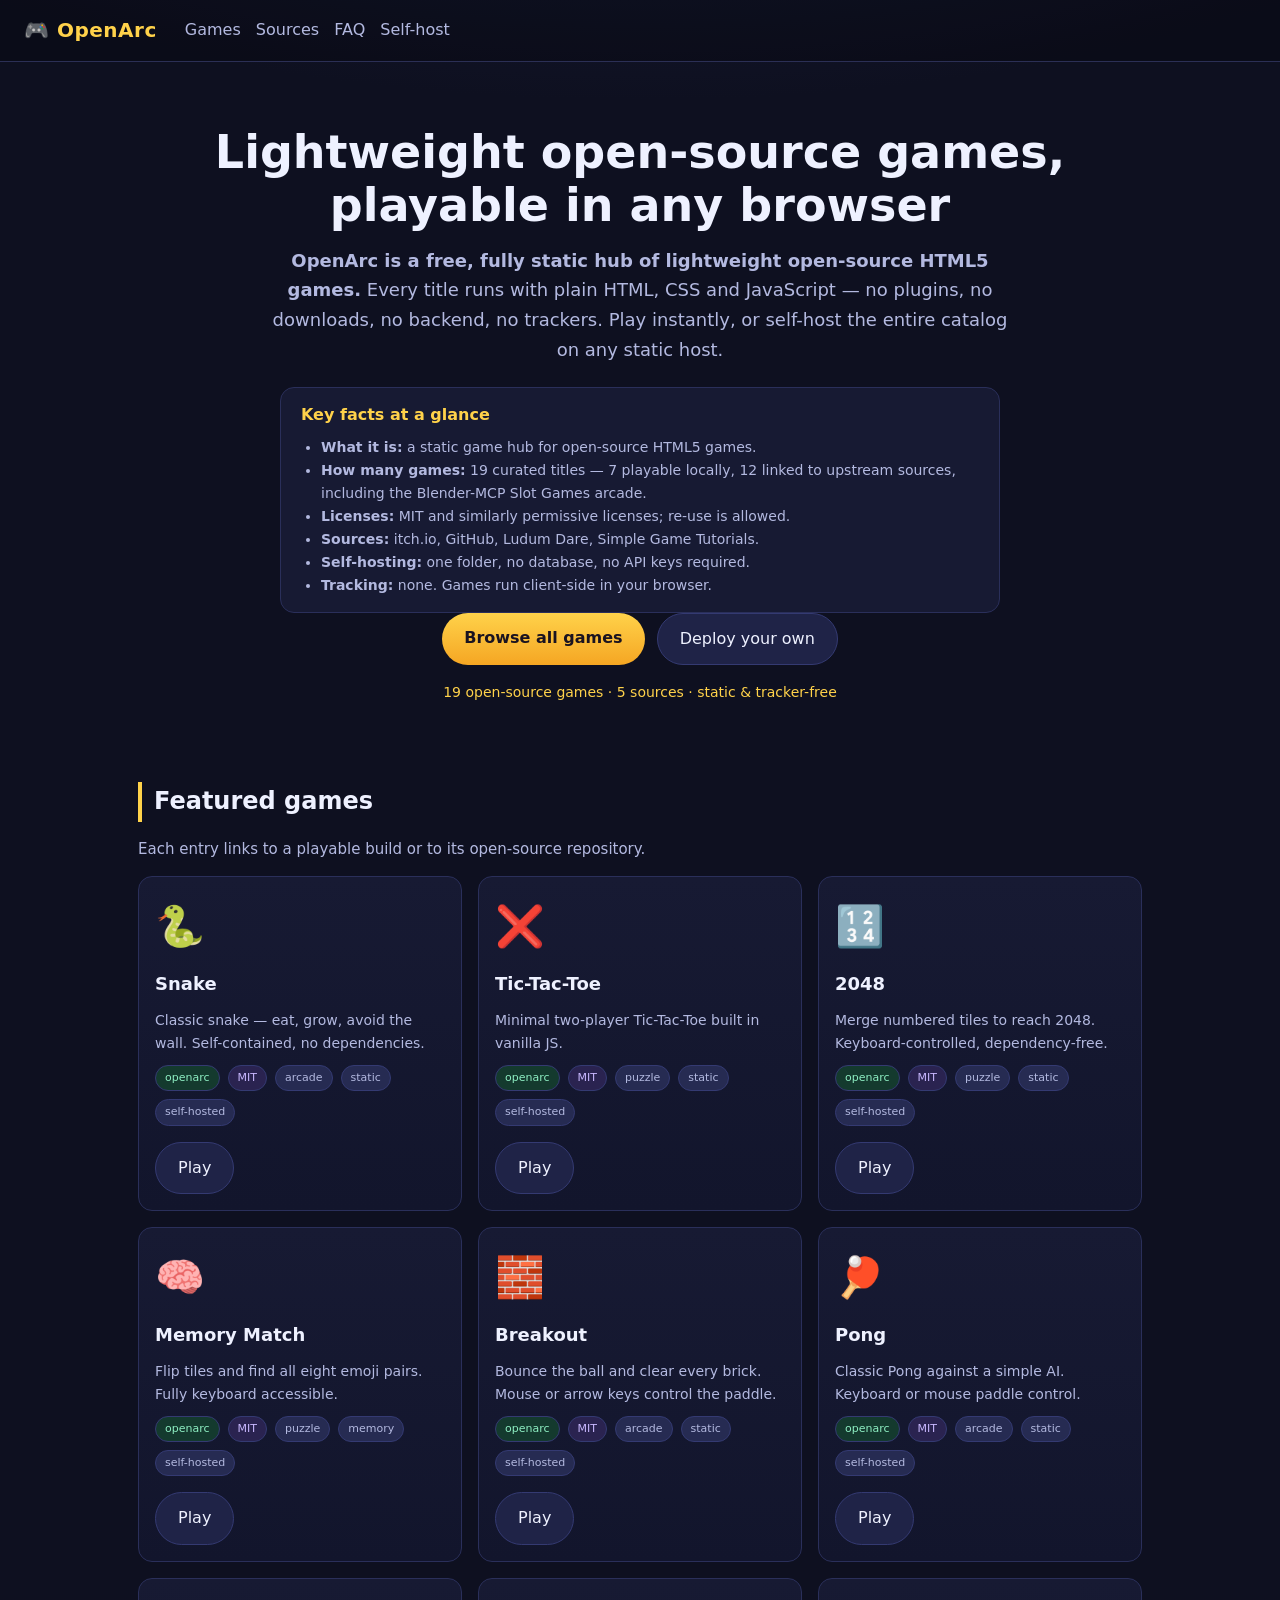
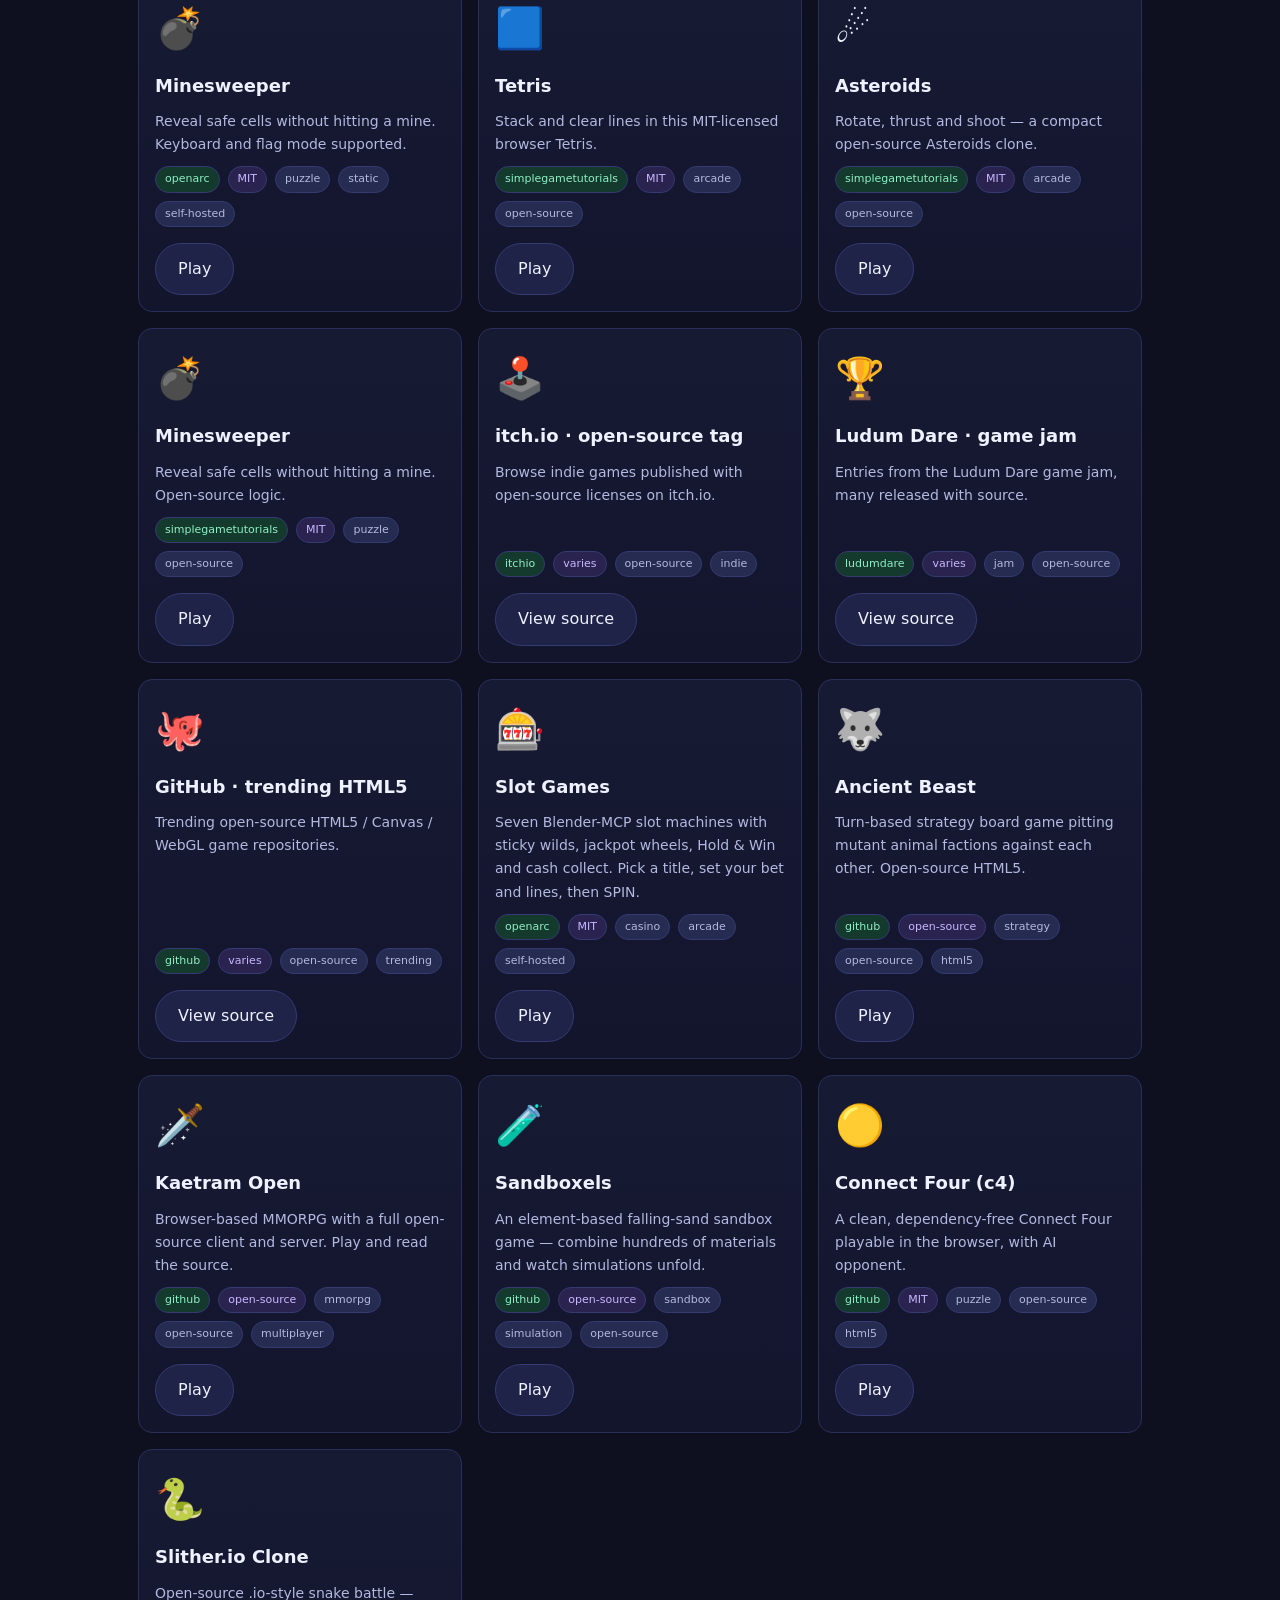
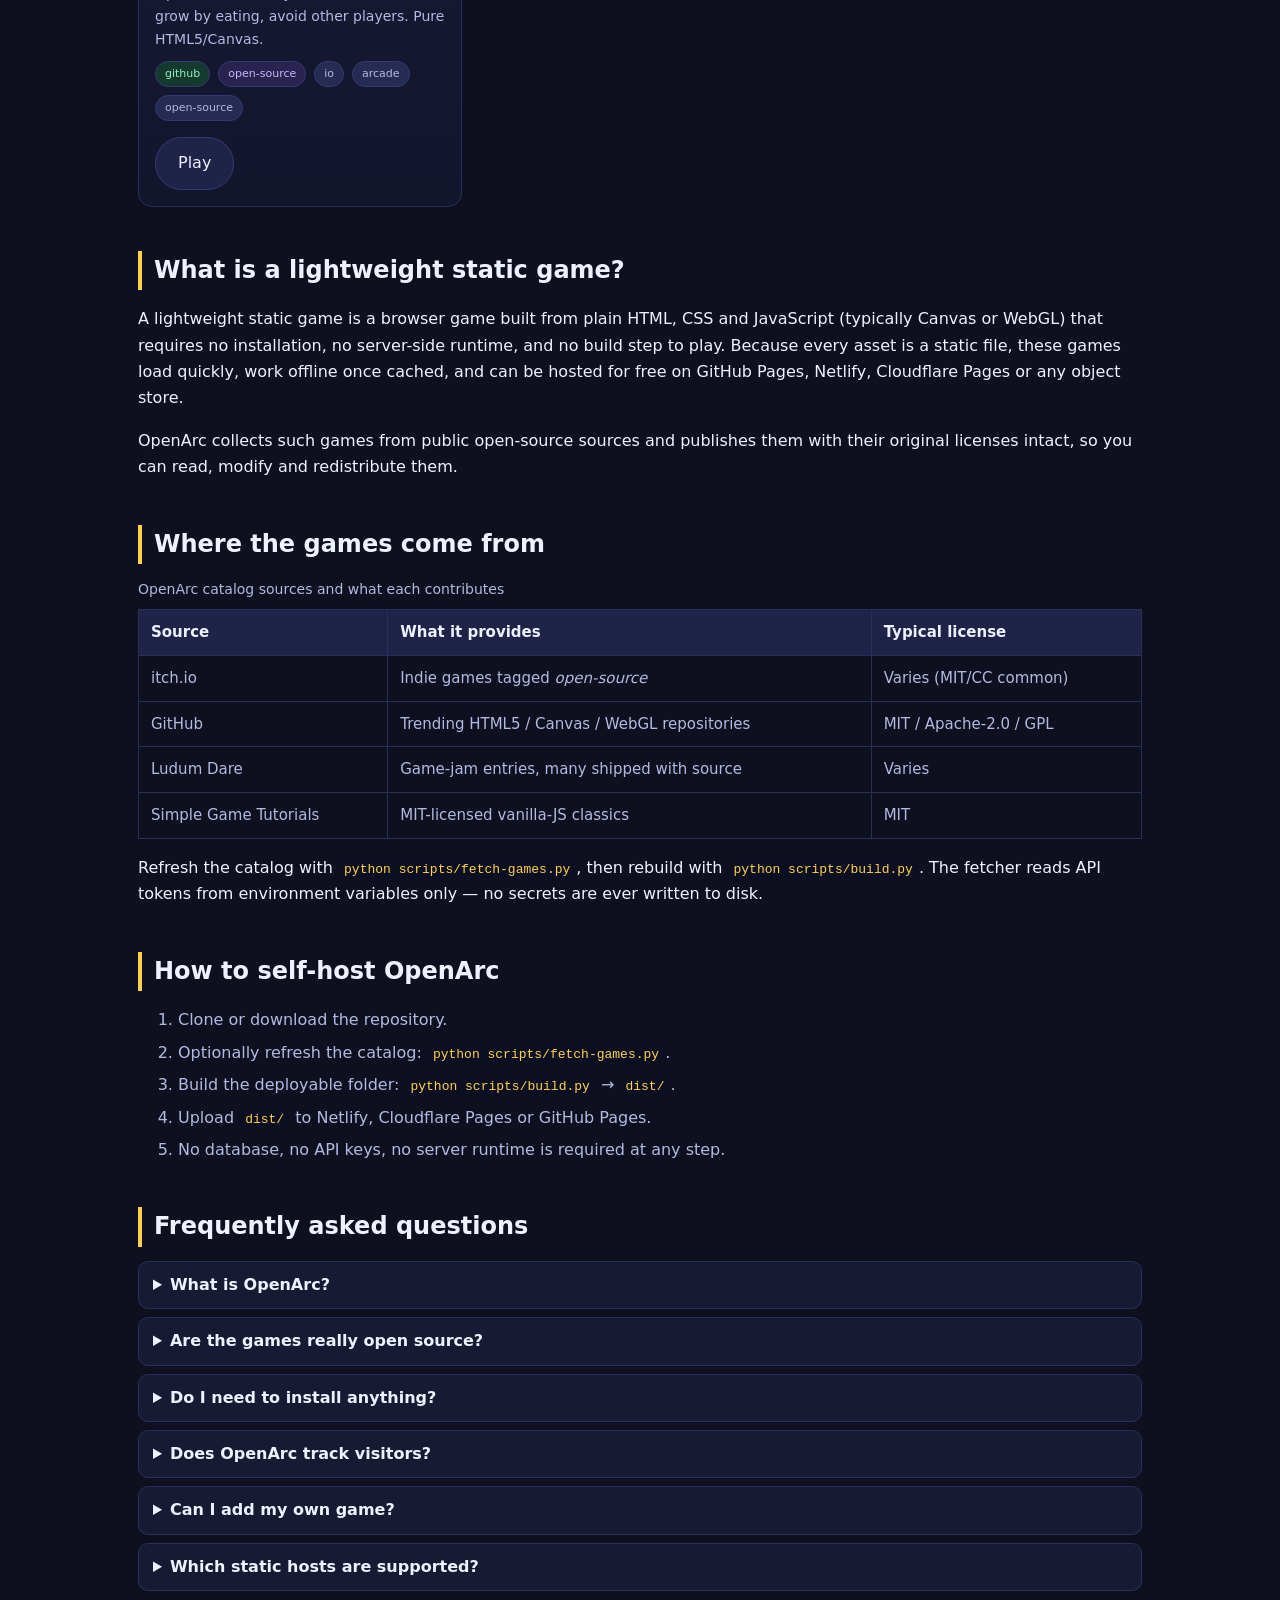
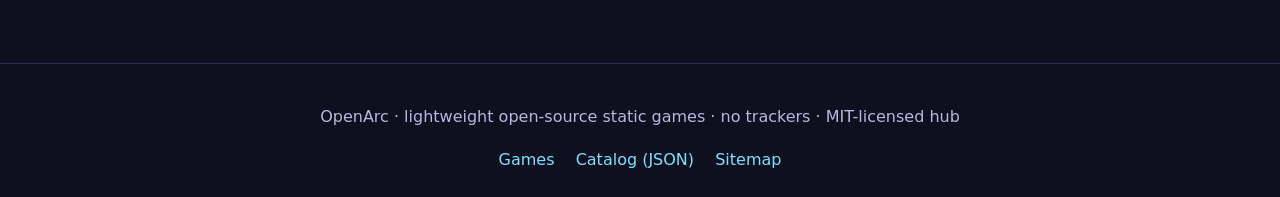
==== commit 4d82735f: "Expand catalog with 5 verified GitHub-trending open-source HTML5 games (19 total)" ====
--- a/index.html
+++ b/index.html
@@ -95,7 +95,7 @@
         <h2 id="tldr-h">Key facts at a glance</h2>
         <ul>
           <li><strong>What it is:</strong> a static game hub for open-source HTML5 games.</li>
-          <li><strong>How many games:</strong> 14 curated titles — 7 playable locally, 7 linked to upstream sources, including the Blender-MCP Slot Games arcade.</li>
+          <li><strong>How many games:</strong> 19 curated titles — 7 playable locally, 12 linked to upstream sources, including the Blender-MCP Slot Games arcade.</li>
           <li><strong>Licenses:</strong> MIT and similarly permissive licenses; re-use is allowed.</li>
           <li><strong>Sources:</strong> itch.io, GitHub, Ludum Dare, Simple Game Tutorials.</li>
           <li><strong>Self-hosting:</strong> one folder, no database, no API keys required.</li>
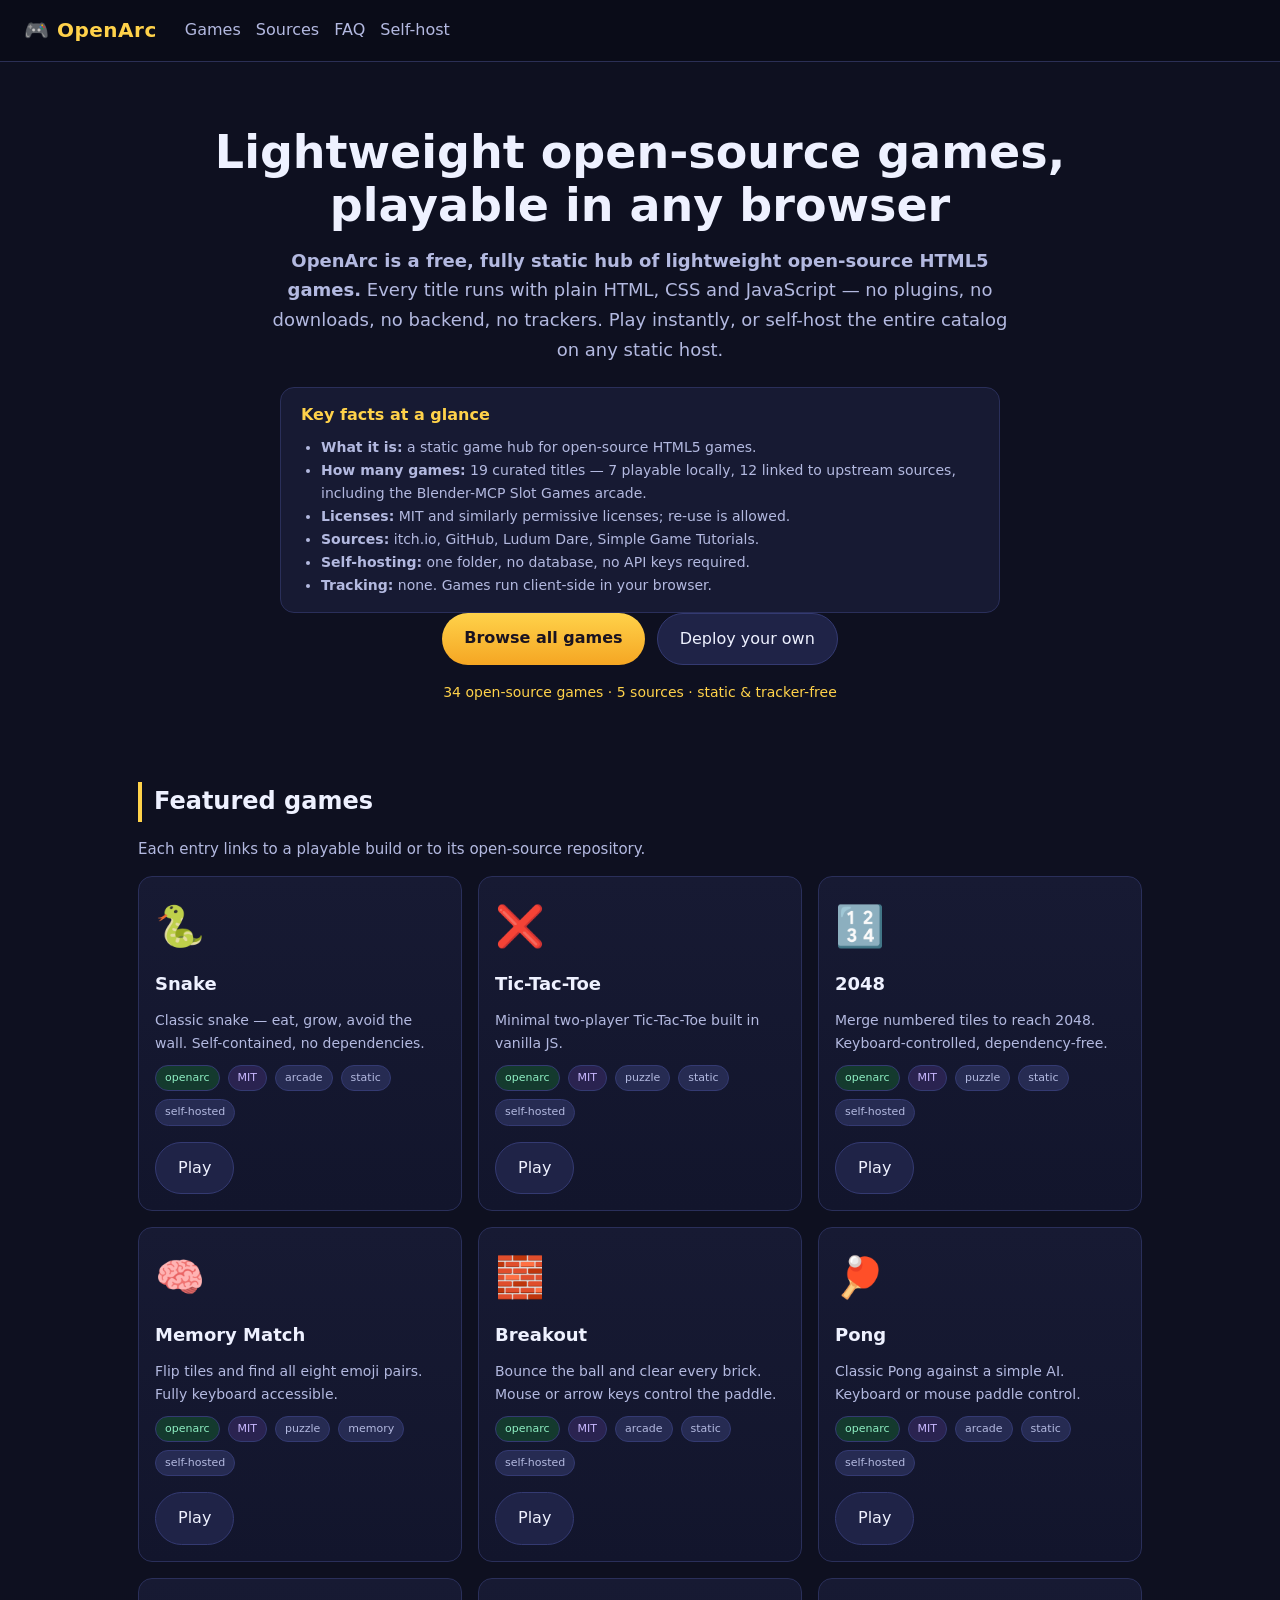
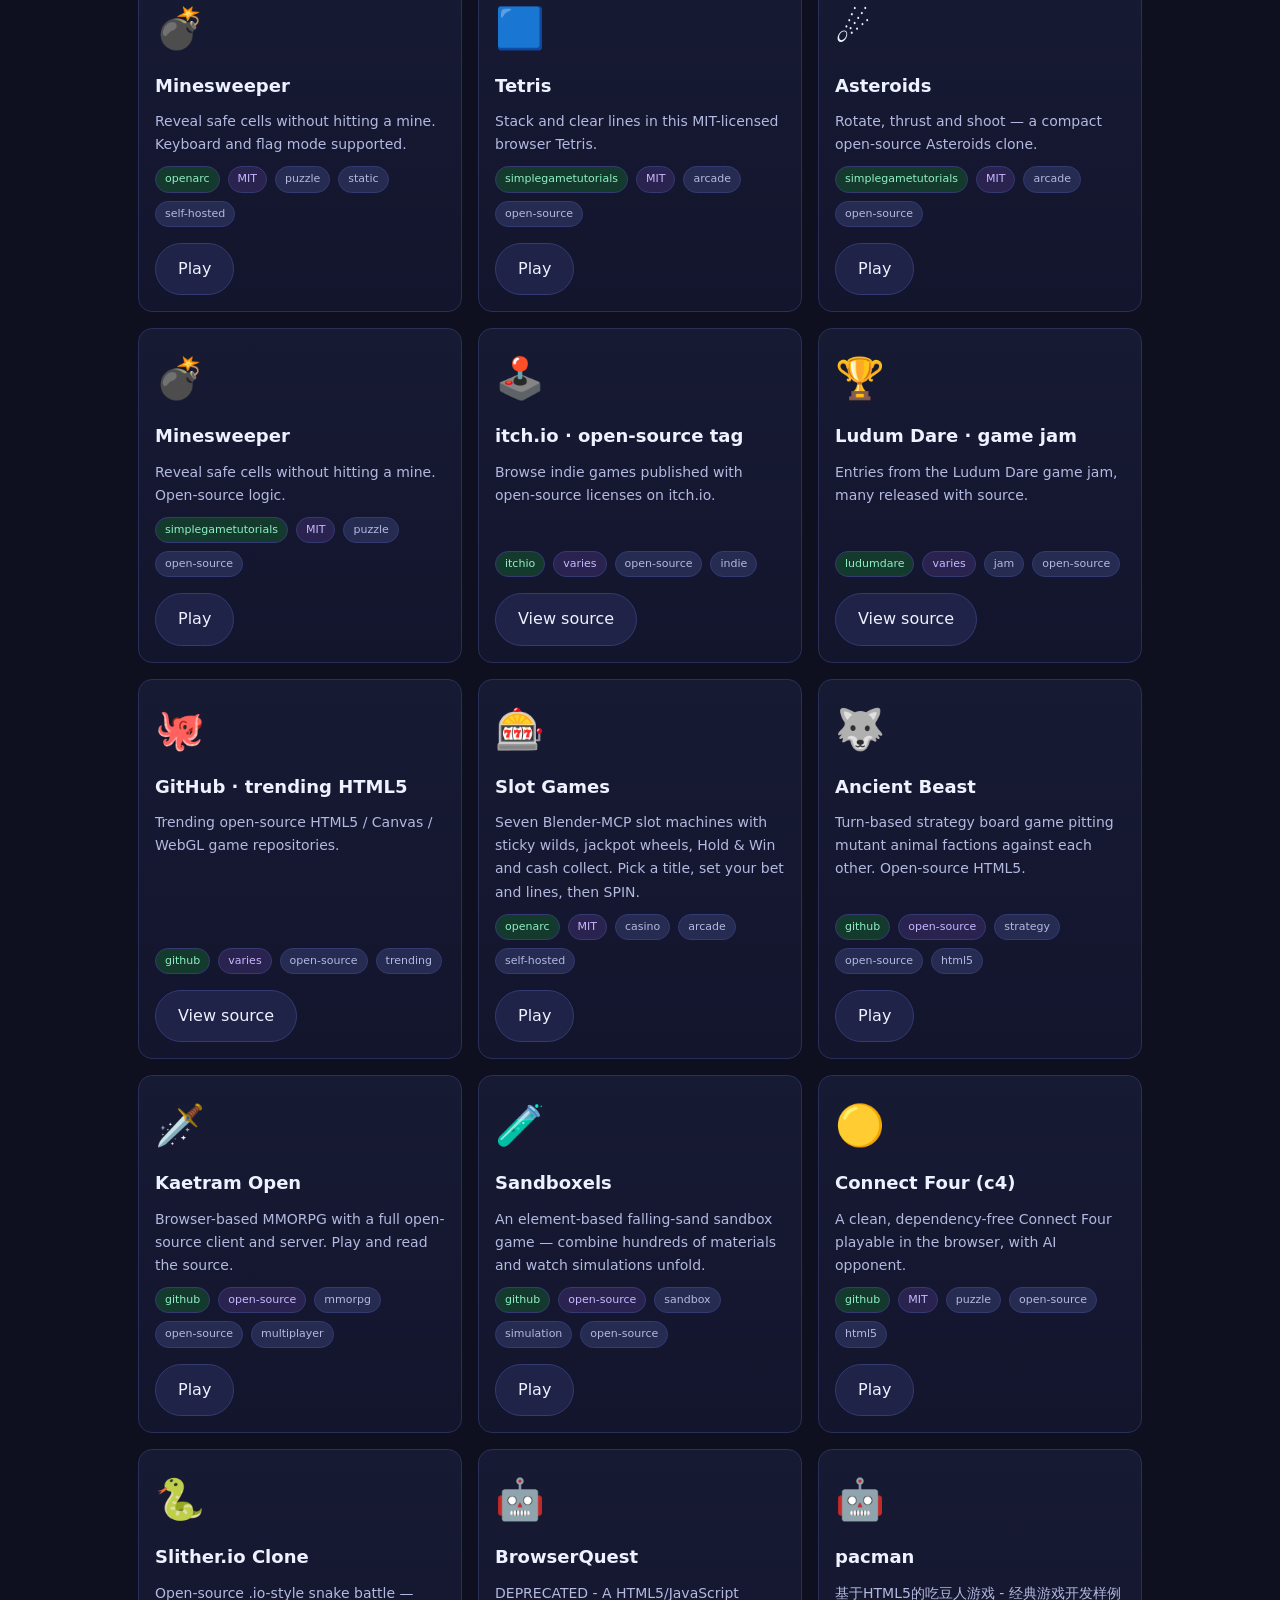
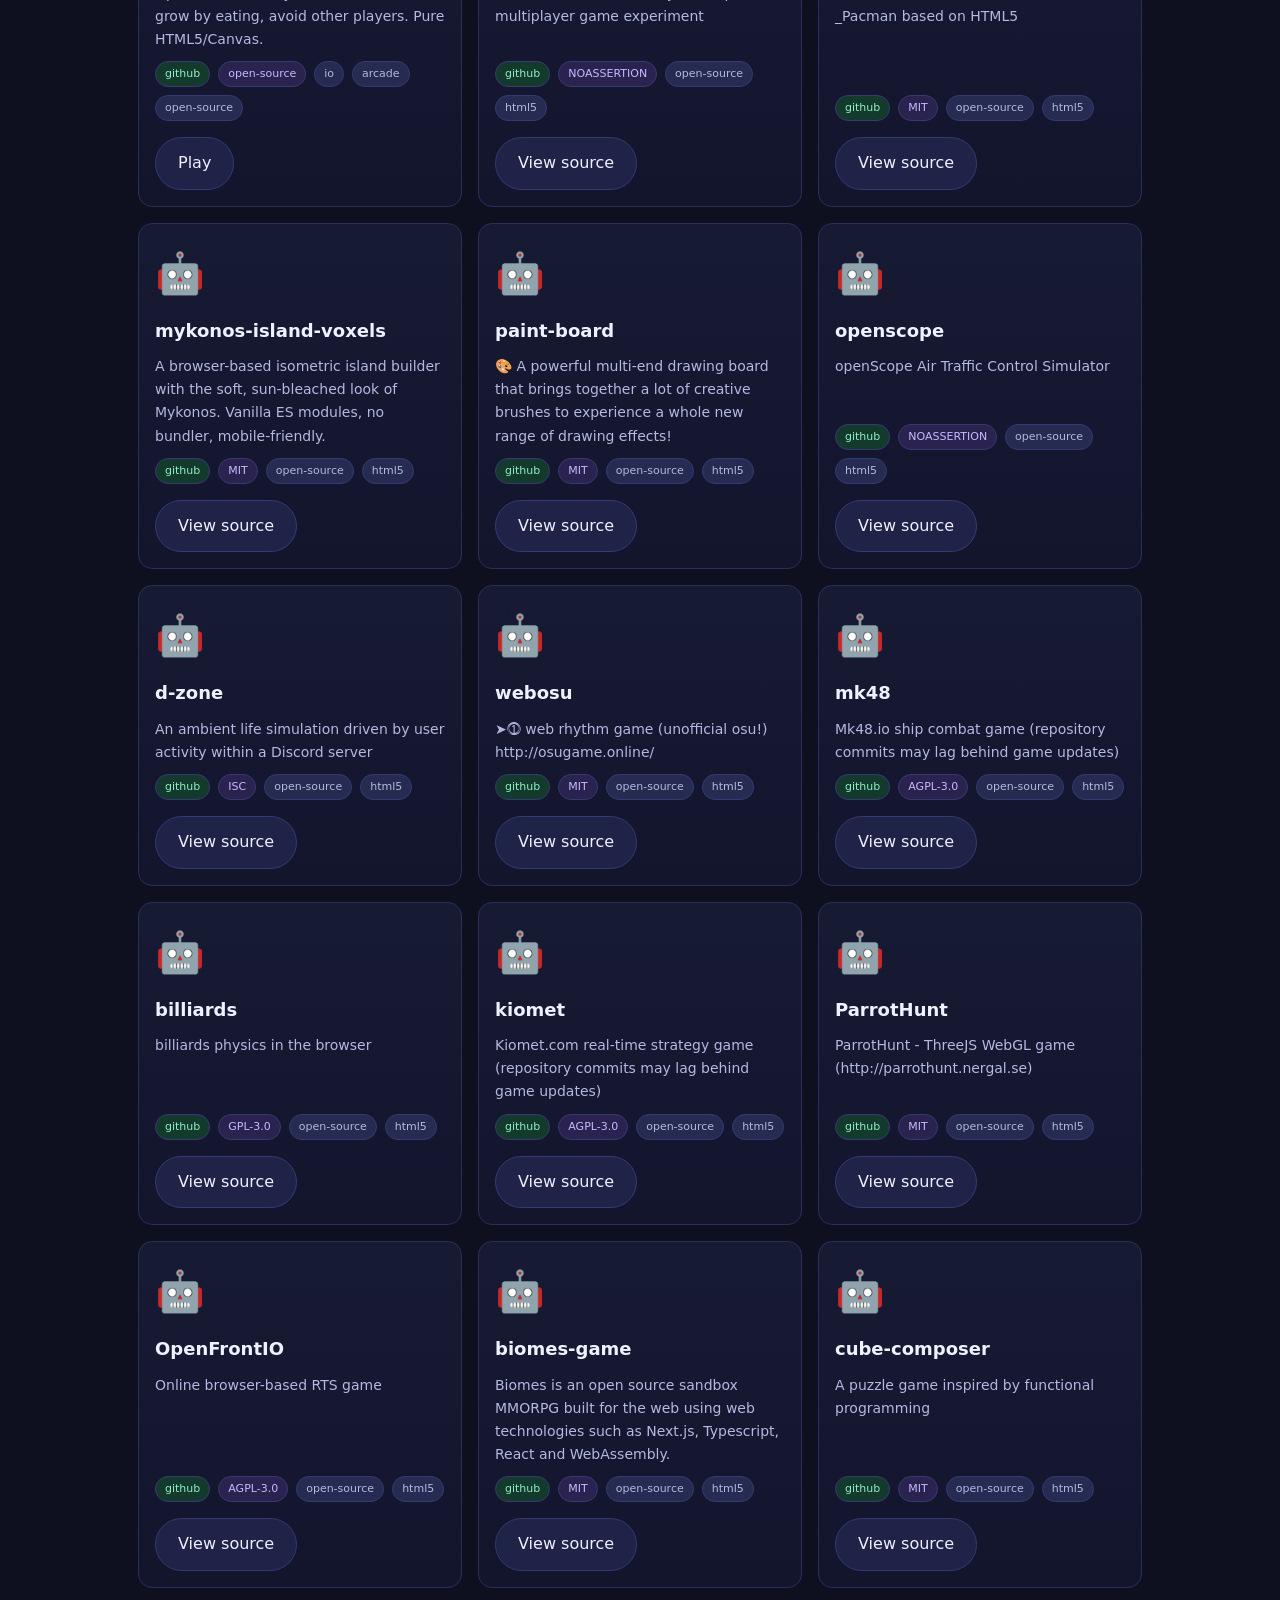
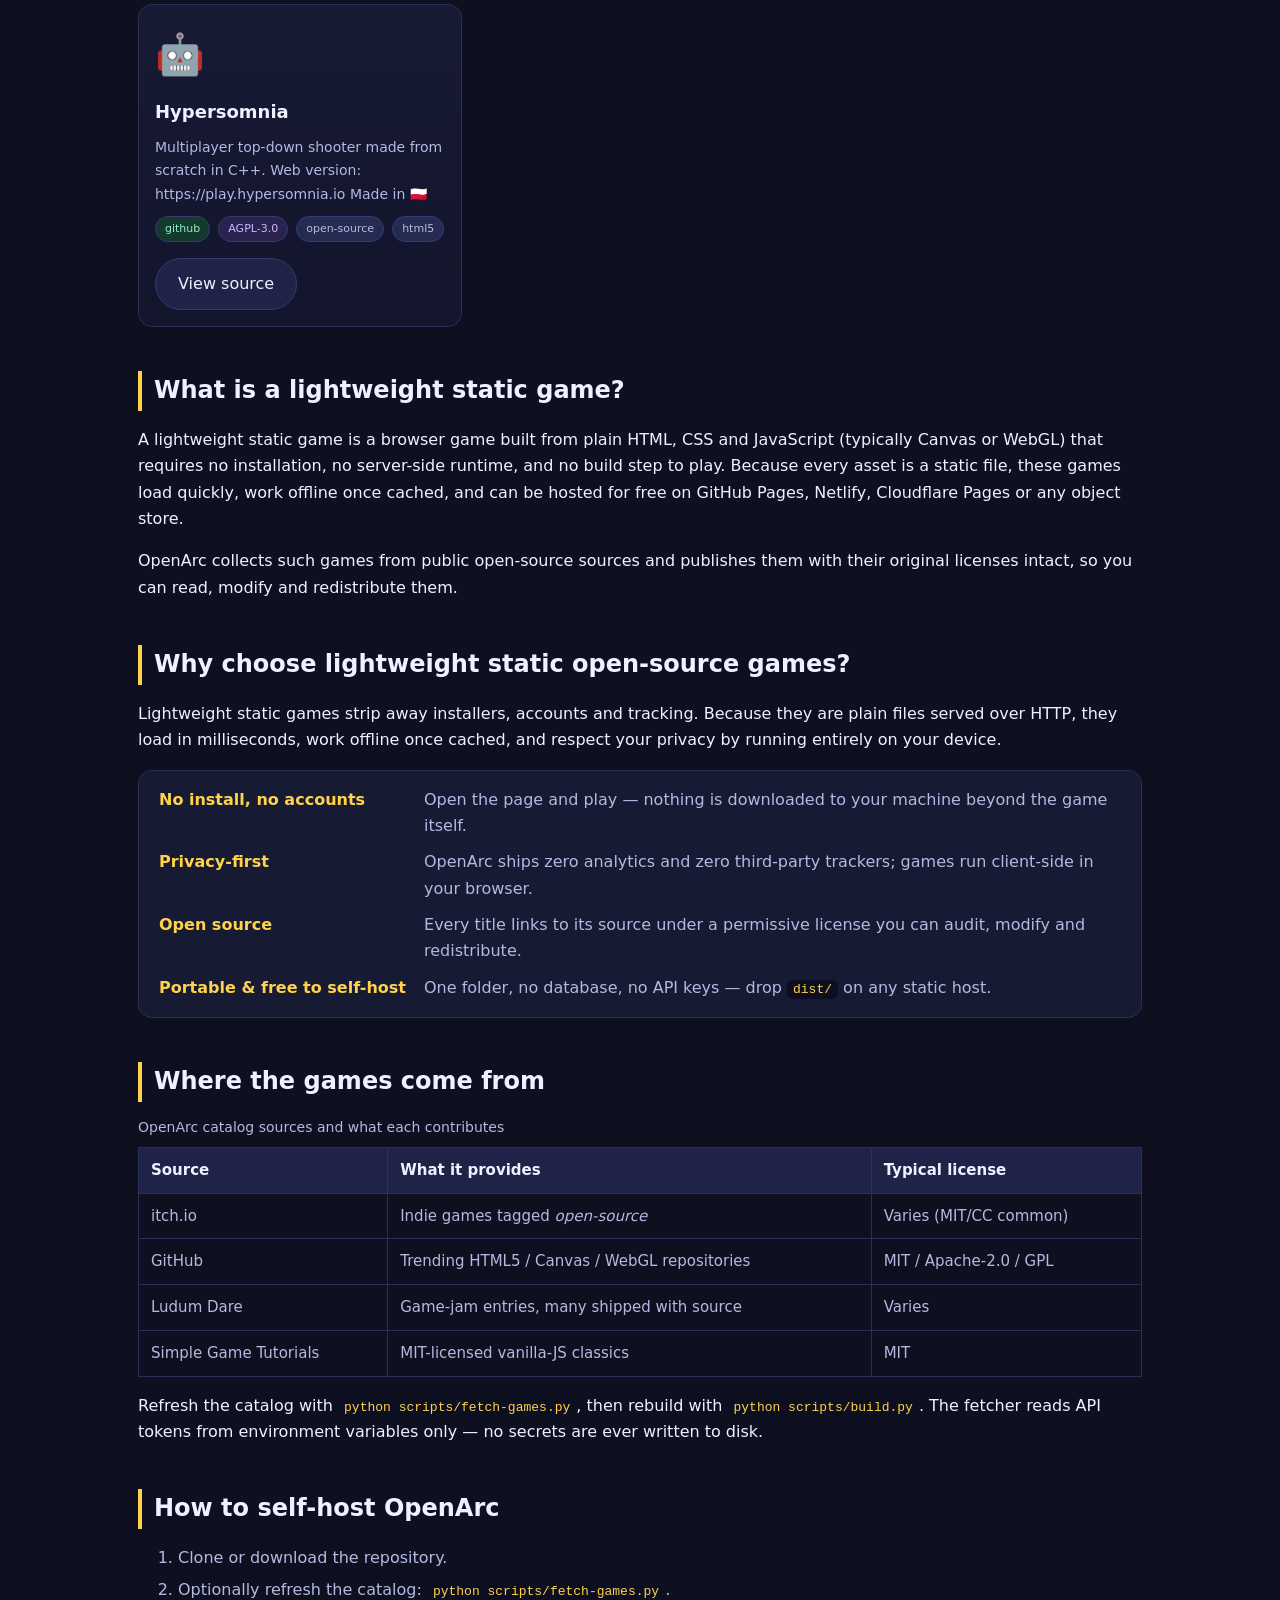
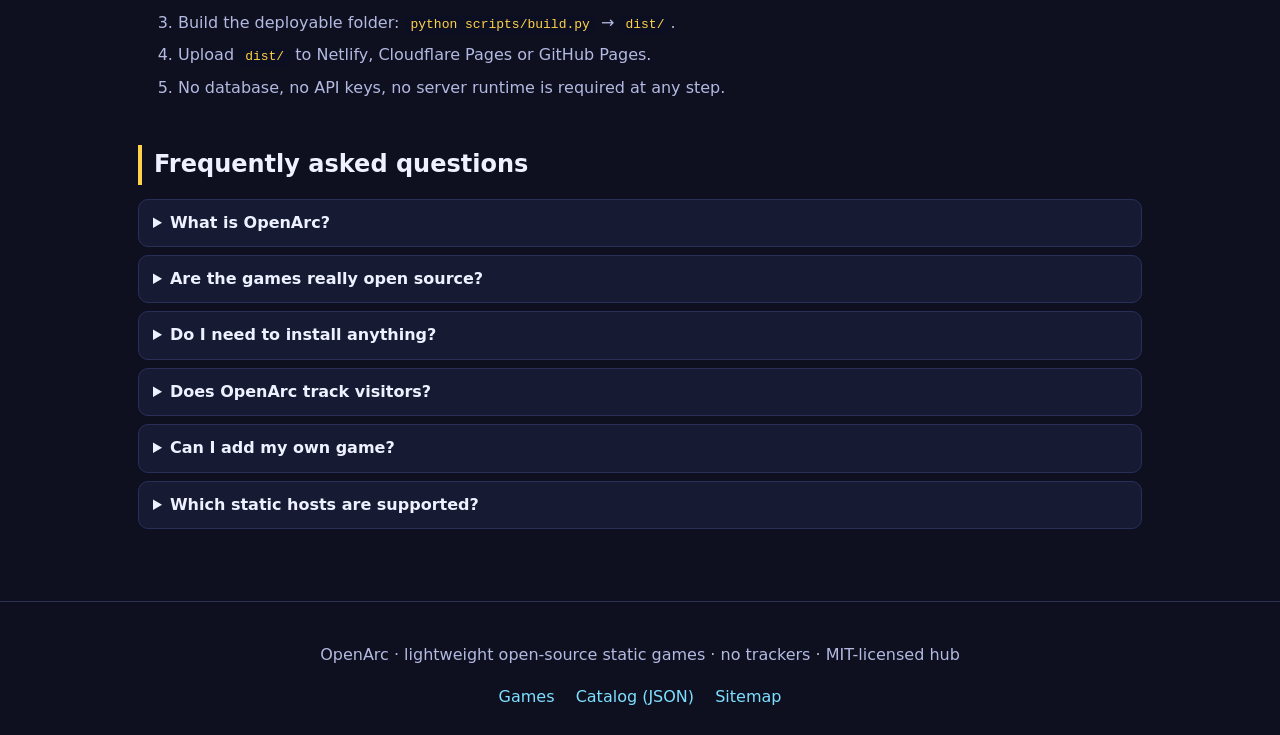
==== commit 0a84f925: "feat: itch.io real fetch + per-game detail pages (GEO) + expanded GitHub catalog" ====
--- a/index.html
+++ b/index.html
@@ -143,6 +143,26 @@
       </p>
     </section>
 
+    <!-- ================= WHY (GEO structured content block) ================= -->
+    <section id="why" aria-labelledby="why-h">
+      <h2 id="why-h">Why choose lightweight static open-source games?</h2>
+      <p>
+        Lightweight static games strip away installers, accounts and tracking. Because
+        they are plain files served over HTTP, they load in milliseconds, work offline
+        once cached, and respect your privacy by running entirely on your device.
+      </p>
+      <dl class="why-list">
+        <dt>No install, no accounts</dt>
+        <dd>Open the page and play — nothing is downloaded to your machine beyond the game itself.</dd>
+        <dt>Privacy-first</dt>
+        <dd>OpenArc ships zero analytics and zero third-party trackers; games run client-side in your browser.</dd>
+        <dt>Open source</dt>
+        <dd>Every title links to its source under a permissive license you can audit, modify and redistribute.</dd>
+        <dt>Portable &amp; free to self-host</dt>
+        <dd>One folder, no database, no API keys — drop <code>dist/</code> on any static host.</dd>
+      </dl>
+    </section>
+
     <!-- ================= SOURCES TABLE ================= -->
     <section id="sources" aria-labelledby="src-h">
       <h2 id="src-h">Where the games come from</h2>
--- a/assets/css/style.css
+++ b/assets/css/style.css
@@ -146,3 +146,30 @@
   .controls { flex-direction: column; align-items: stretch; }
   #search { width: 100%; }
 }
+
+/* ---- Game detail pages (per-game canonical URL) ---- */
+.game-detail { max-width: 820px; margin: 0 auto; }
+.game-detail h1 { font-size: clamp(28px, 4vw, 40px); margin: 0 0 8px; }
+.game-detail .lead { color: var(--muted); font-size: 18px; margin: 0 0 24px; }
+.game-meta {
+  display: grid; grid-template-columns: max-content 1fr; gap: 6px 16px;
+  margin: 0 0 22px; padding: 14px 18px;
+  background: var(--panel); border: 1px solid #2a2f5a; border-radius: var(--radius);
+}
+.game-meta dt { color: var(--accent); font-weight: 700; font-size: 14px; }
+.game-meta dd { margin: 0; color: var(--muted); font-size: 14px; }
+.stage { display: grid; place-items: center; gap: 12px; padding: 8px 0 20px; }
+.game-frame {
+  width: 100%; max-width: 720px; aspect-ratio: 4 / 3; border: 2px solid #343a72;
+  border-radius: 12px; background: #0c0e22;
+}
+
+/* ---- Why (GEO structured content block) ---- */
+.why-list {
+  display: grid; grid-template-columns: max-content 1fr; gap: 10px 18px;
+  margin: 14px 0 0; padding: 16px 20px;
+  background: var(--panel); border: 1px solid #2a2f5a; border-radius: var(--radius);
+}
+.why-list dt { color: var(--accent); font-weight: 700; }
+.why-list dd { margin: 0; color: var(--muted); }
+
--- a/assets/css/style.css
+++ b/assets/css/style.css
@@ -146,3 +146,30 @@
   .controls { flex-direction: column; align-items: stretch; }
   #search { width: 100%; }
 }
+
+/* ---- Game detail pages (per-game canonical URL) ---- */
+.game-detail { max-width: 820px; margin: 0 auto; }
+.game-detail h1 { font-size: clamp(28px, 4vw, 40px); margin: 0 0 8px; }
+.game-detail .lead { color: var(--muted); font-size: 18px; margin: 0 0 24px; }
+.game-meta {
+  display: grid; grid-template-columns: max-content 1fr; gap: 6px 16px;
+  margin: 0 0 22px; padding: 14px 18px;
+  background: var(--panel); border: 1px solid #2a2f5a; border-radius: var(--radius);
+}
+.game-meta dt { color: var(--accent); font-weight: 700; font-size: 14px; }
+.game-meta dd { margin: 0; color: var(--muted); font-size: 14px; }
+.stage { display: grid; place-items: center; gap: 12px; padding: 8px 0 20px; }
+.game-frame {
+  width: 100%; max-width: 720px; aspect-ratio: 4 / 3; border: 2px solid #343a72;
+  border-radius: 12px; background: #0c0e22;
+}
+
+/* ---- Why (GEO structured content block) ---- */
+.why-list {
+  display: grid; grid-template-columns: max-content 1fr; gap: 10px 18px;
+  margin: 14px 0 0; padding: 16px 20px;
+  background: var(--panel); border: 1px solid #2a2f5a; border-radius: var(--radius);
+}
+.why-list dt { color: var(--accent); font-weight: 700; }
+.why-list dd { margin: 0; color: var(--muted); }
+
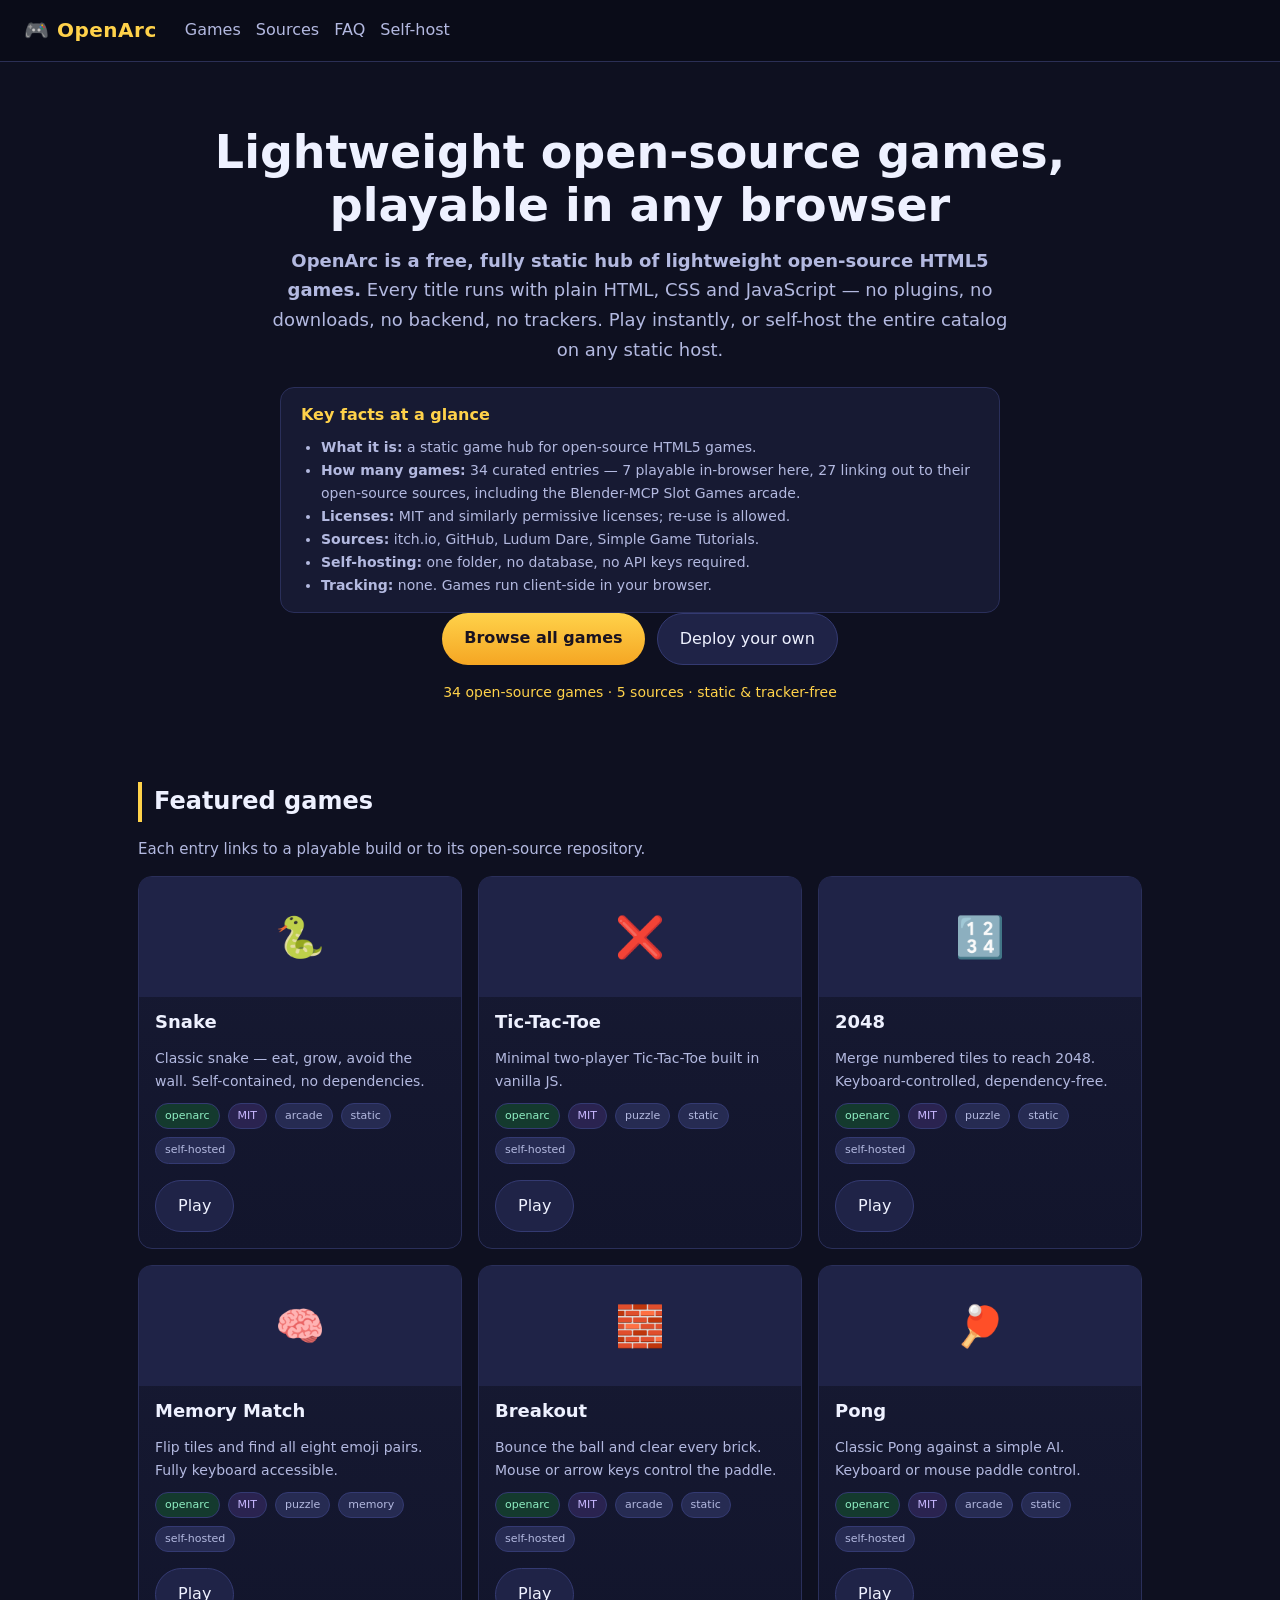
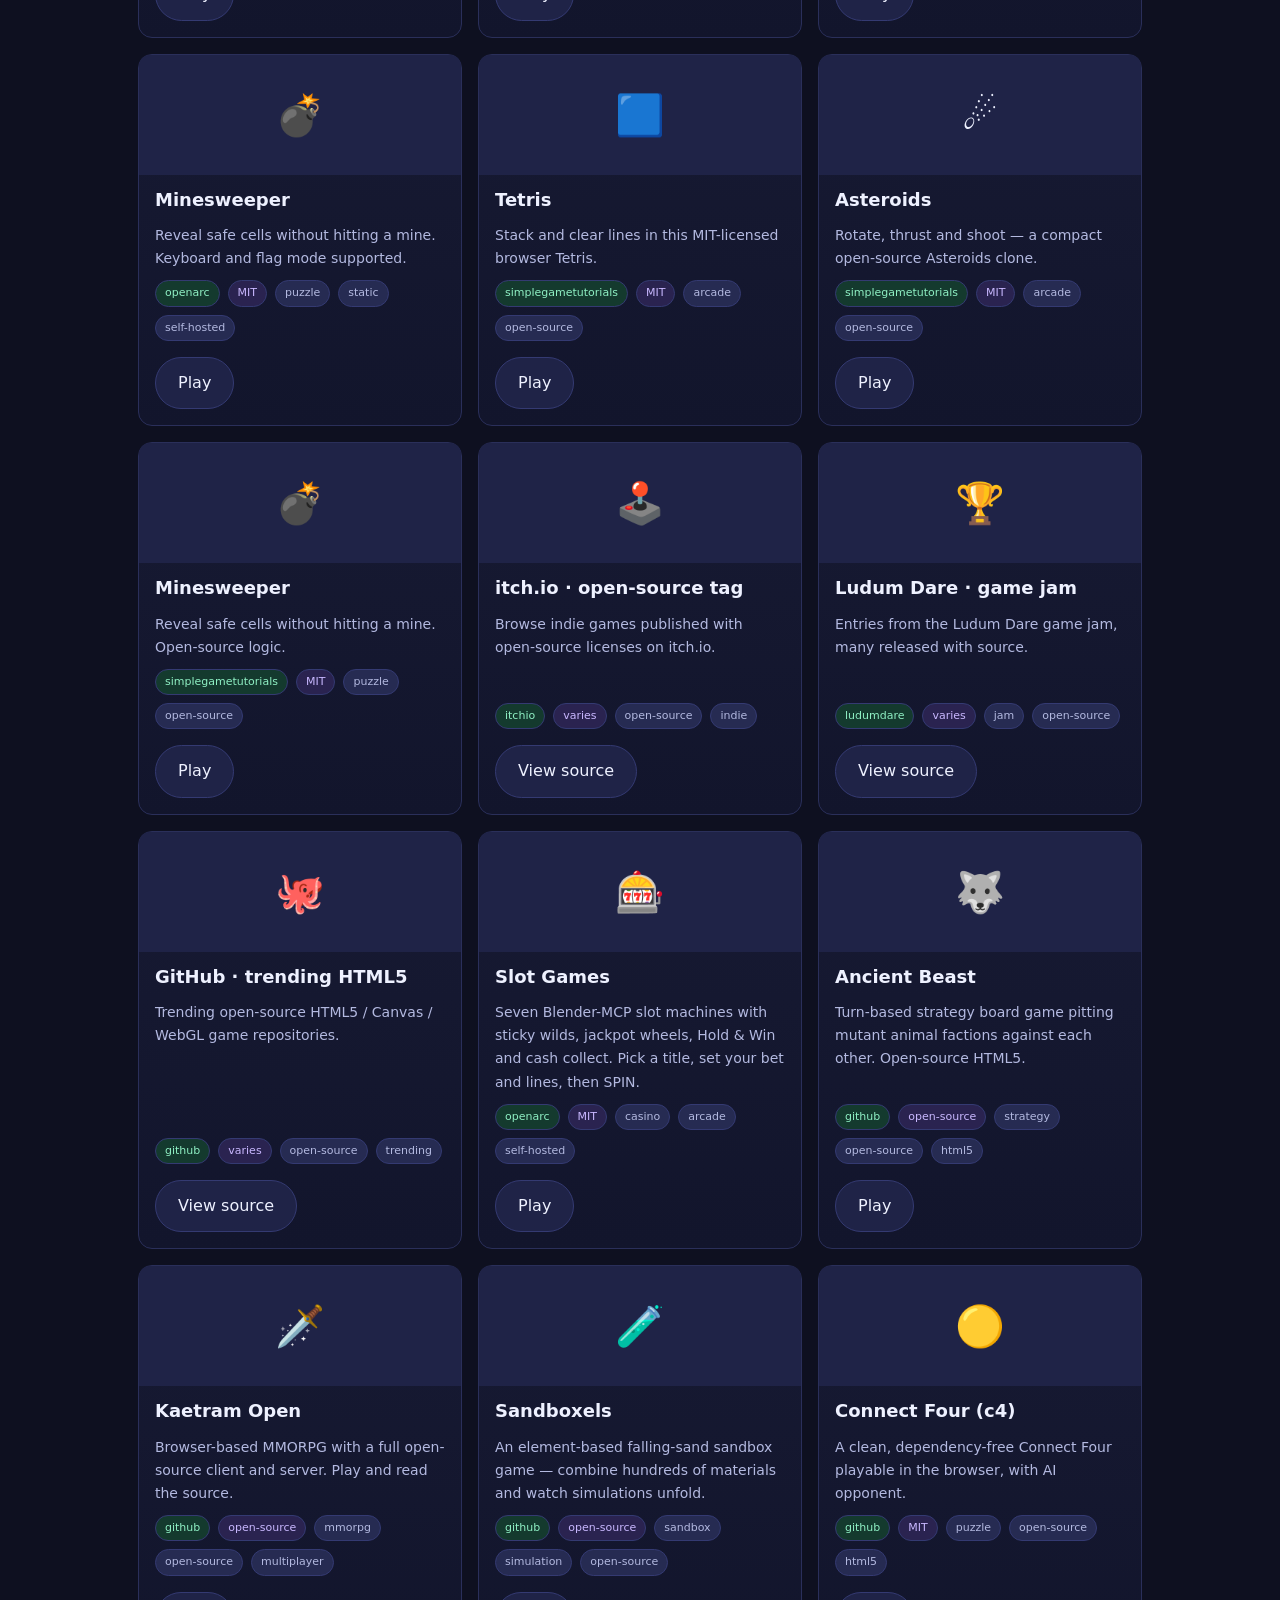
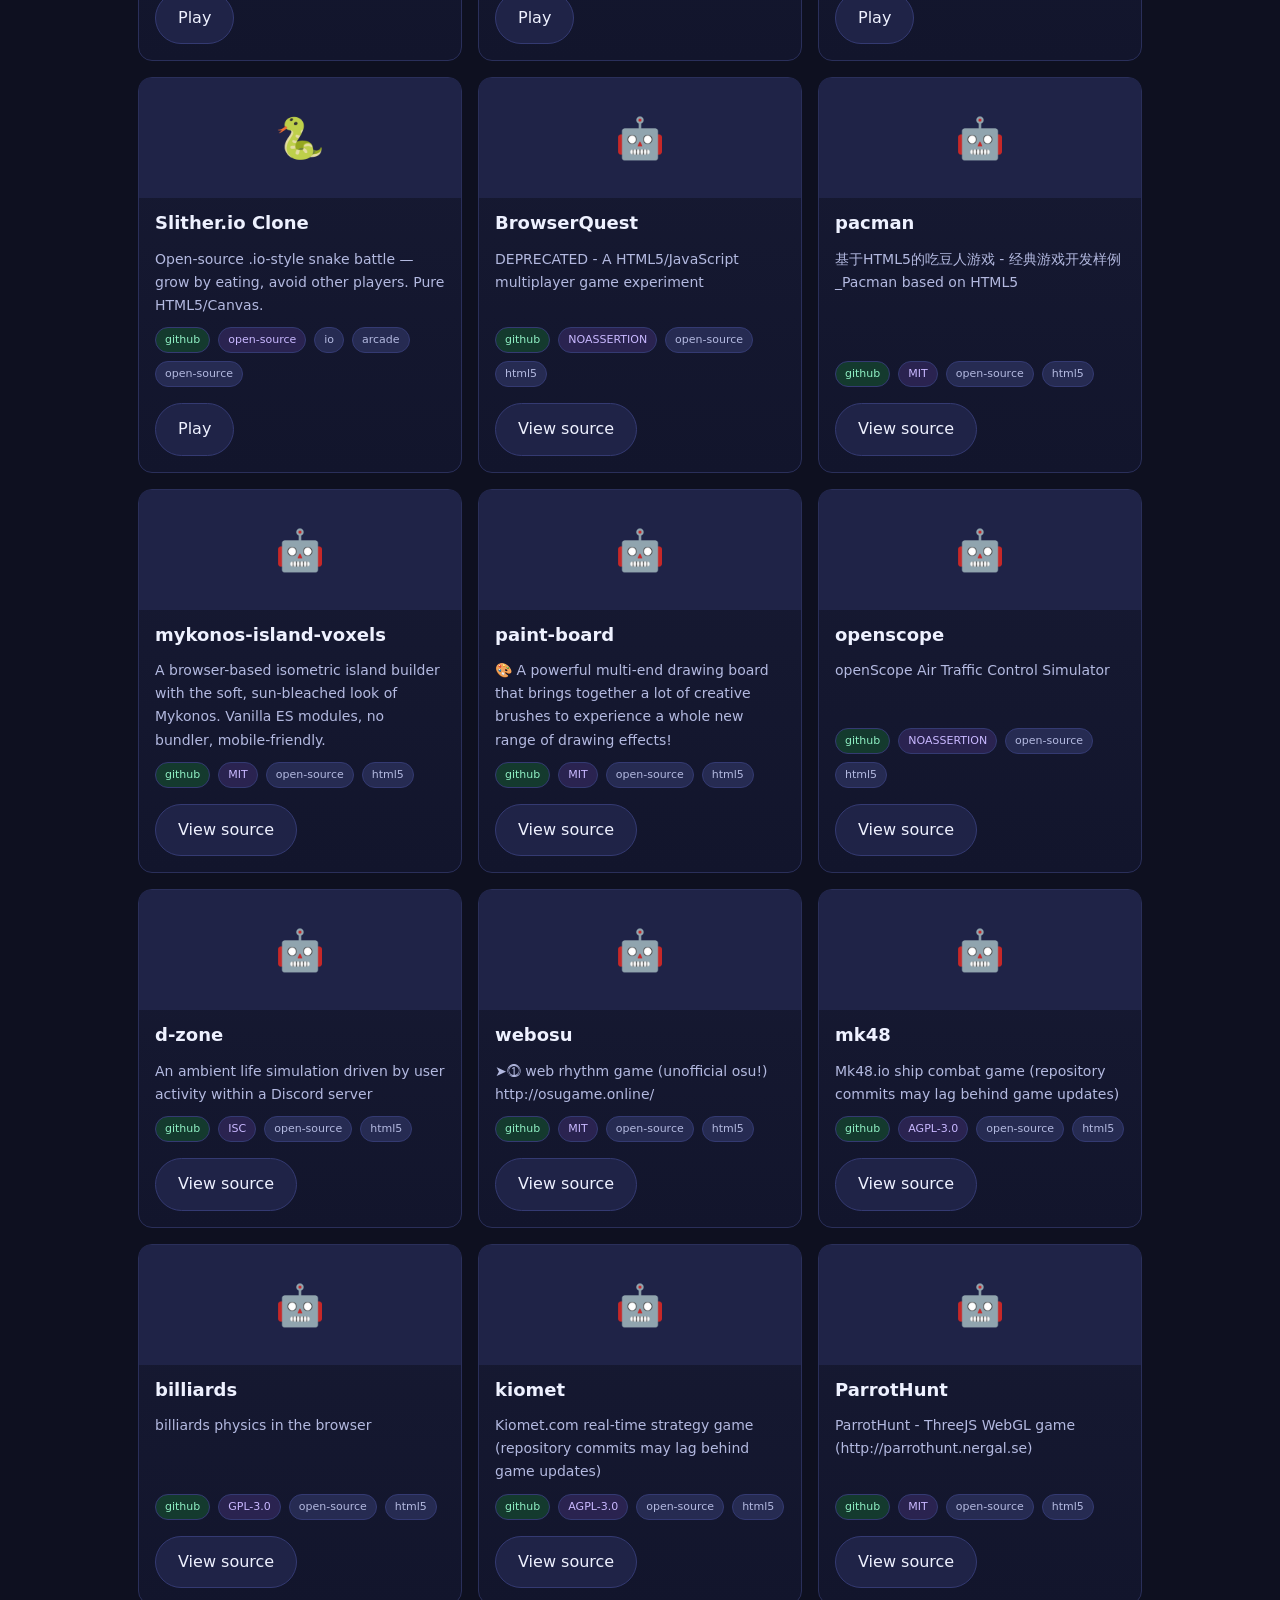
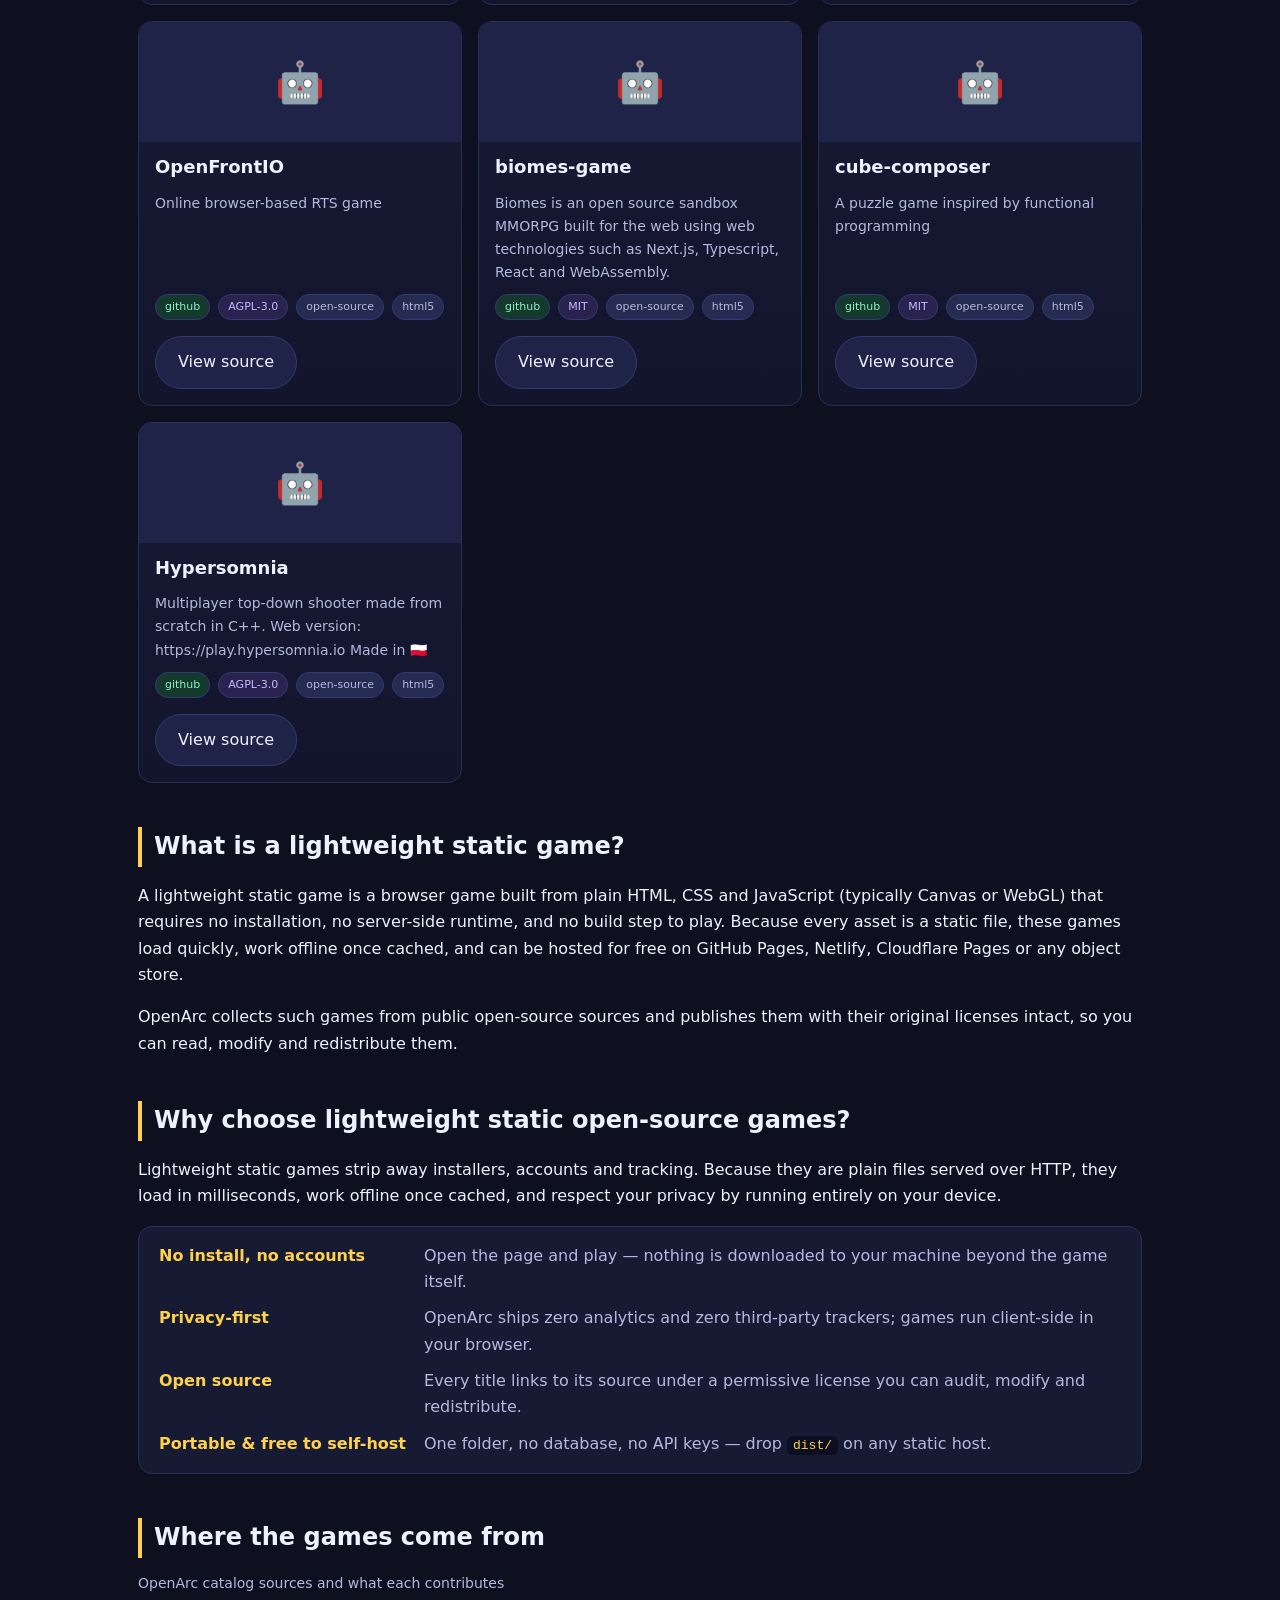
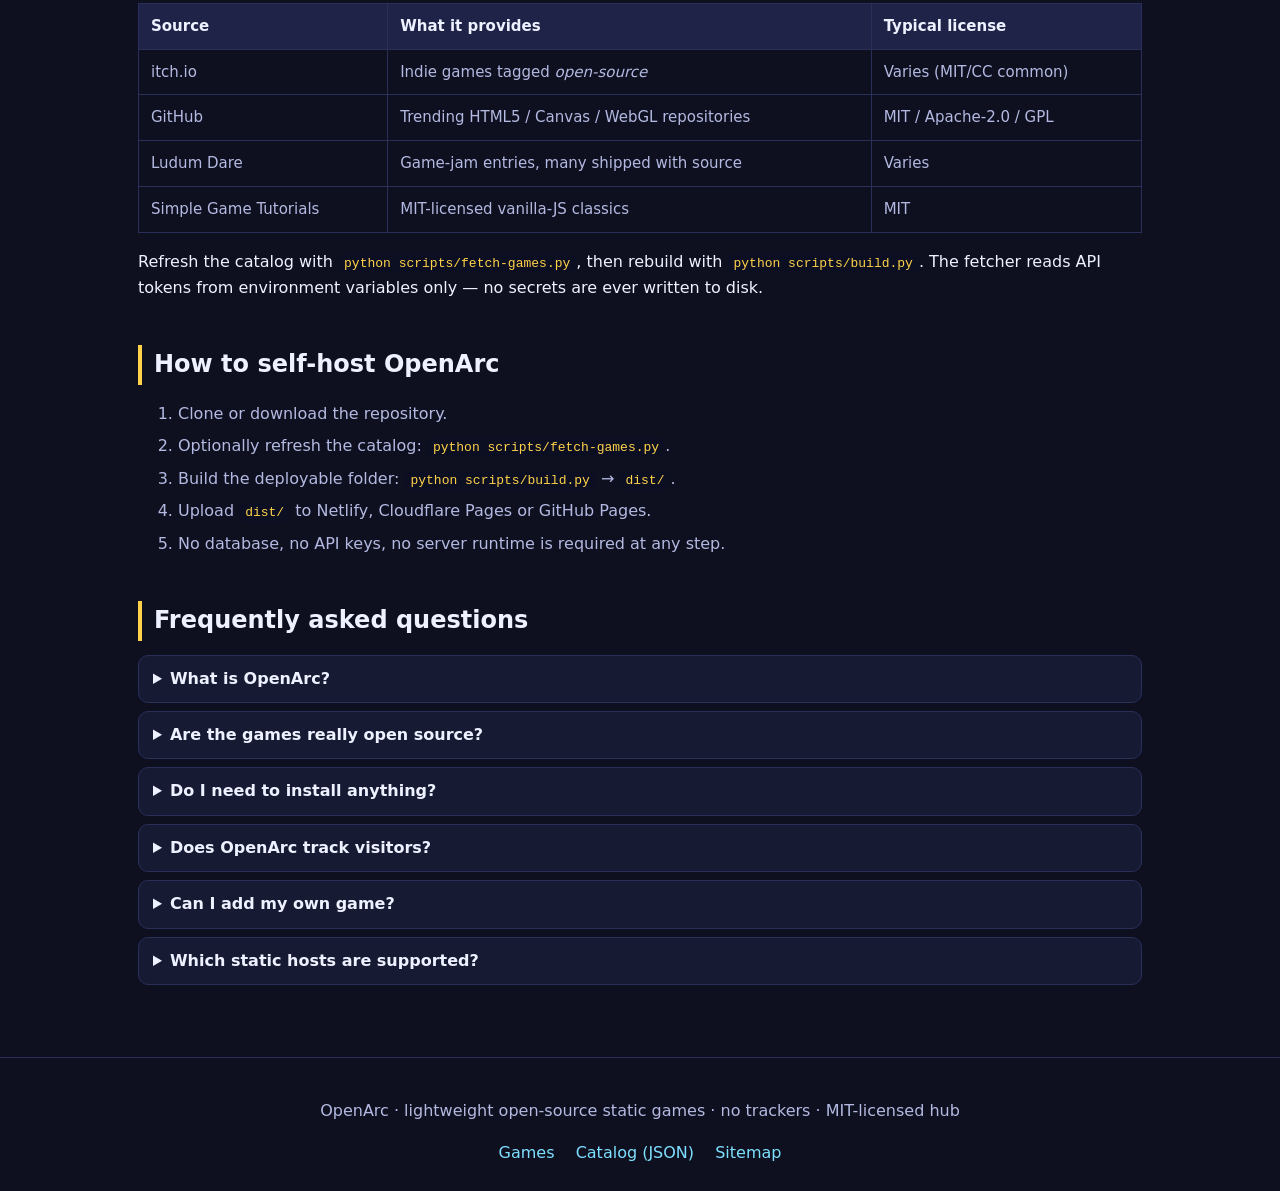
==== commit 67866d69: "docs: fix stale game-count in homepage key-facts (19 -> 34)" ====
--- a/index.html
+++ b/index.html
@@ -95,7 +95,7 @@
         <h2 id="tldr-h">Key facts at a glance</h2>
         <ul>
           <li><strong>What it is:</strong> a static game hub for open-source HTML5 games.</li>
-          <li><strong>How many games:</strong> 19 curated titles — 7 playable locally, 12 linked to upstream sources, including the Blender-MCP Slot Games arcade.</li>
+          <li><strong>How many games:</strong> 34 curated entries — 7 playable in-browser here, 27 linking out to their open-source sources, including the Blender-MCP Slot Games arcade.</li>
           <li><strong>Licenses:</strong> MIT and similarly permissive licenses; re-use is allowed.</li>
           <li><strong>Sources:</strong> itch.io, GitHub, Ludum Dare, Simple Game Tutorials.</li>
           <li><strong>Self-hosting:</strong> one folder, no database, no API keys required.</li>
--- a/assets/css/style.css
+++ b/assets/css/style.css
@@ -90,7 +90,16 @@
   transition: transform .15s ease, box-shadow .15s ease;
 }
 .card:hover { transform: translateY(-3px); box-shadow: 0 12px 30px rgba(0,0,0,.45); }
-.card .thumb { font-size: 40px; }
+.card .thumb {
+  position: relative; height: 120px; overflow: hidden;
+  display: flex; align-items: center; justify-content: center;
+  background: var(--panel-2); border-radius: 10px 10px 0 0;
+  margin: -16px -16px 0; font-size: 40px;
+}
+.card .thumb .cover {
+  position: absolute; inset: 0; width: 100%; height: 100%;
+  object-fit: cover; z-index: 1;
+}
 .card p { margin: 0; color: var(--muted); font-size: 14px; }
 .card .meta { display: flex; gap: 8px; flex-wrap: wrap; margin-top: auto; }
 .tag {
@@ -156,6 +165,11 @@
   margin: 0 0 22px; padding: 14px 18px;
   background: var(--panel); border: 1px solid #2a2f5a; border-radius: var(--radius);
 }
+.game-cover-wrap { margin: 0 0 22px; }
+.game-cover {
+  width: 100%; max-height: 360px; object-fit: cover; display: block;
+  border-radius: var(--radius); border: 1px solid #2a2f5a; background: var(--panel-2);
+}
 .game-meta dt { color: var(--accent); font-weight: 700; font-size: 14px; }
 .game-meta dd { margin: 0; color: var(--muted); font-size: 14px; }
 .stage { display: grid; place-items: center; gap: 12px; padding: 8px 0 20px; }
--- a/assets/css/style.css
+++ b/assets/css/style.css
@@ -90,7 +90,16 @@
   transition: transform .15s ease, box-shadow .15s ease;
 }
 .card:hover { transform: translateY(-3px); box-shadow: 0 12px 30px rgba(0,0,0,.45); }
-.card .thumb { font-size: 40px; }
+.card .thumb {
+  position: relative; height: 120px; overflow: hidden;
+  display: flex; align-items: center; justify-content: center;
+  background: var(--panel-2); border-radius: 10px 10px 0 0;
+  margin: -16px -16px 0; font-size: 40px;
+}
+.card .thumb .cover {
+  position: absolute; inset: 0; width: 100%; height: 100%;
+  object-fit: cover; z-index: 1;
+}
 .card p { margin: 0; color: var(--muted); font-size: 14px; }
 .card .meta { display: flex; gap: 8px; flex-wrap: wrap; margin-top: auto; }
 .tag {
@@ -156,6 +165,11 @@
   margin: 0 0 22px; padding: 14px 18px;
   background: var(--panel); border: 1px solid #2a2f5a; border-radius: var(--radius);
 }
+.game-cover-wrap { margin: 0 0 22px; }
+.game-cover {
+  width: 100%; max-height: 360px; object-fit: cover; display: block;
+  border-radius: var(--radius); border: 1px solid #2a2f5a; background: var(--panel-2);
+}
 .game-meta dt { color: var(--accent); font-weight: 700; font-size: 14px; }
 .game-meta dd { margin: 0; color: var(--muted); font-size: 14px; }
 .stage { display: grid; place-items: center; gap: 12px; padding: 8px 0 20px; }
